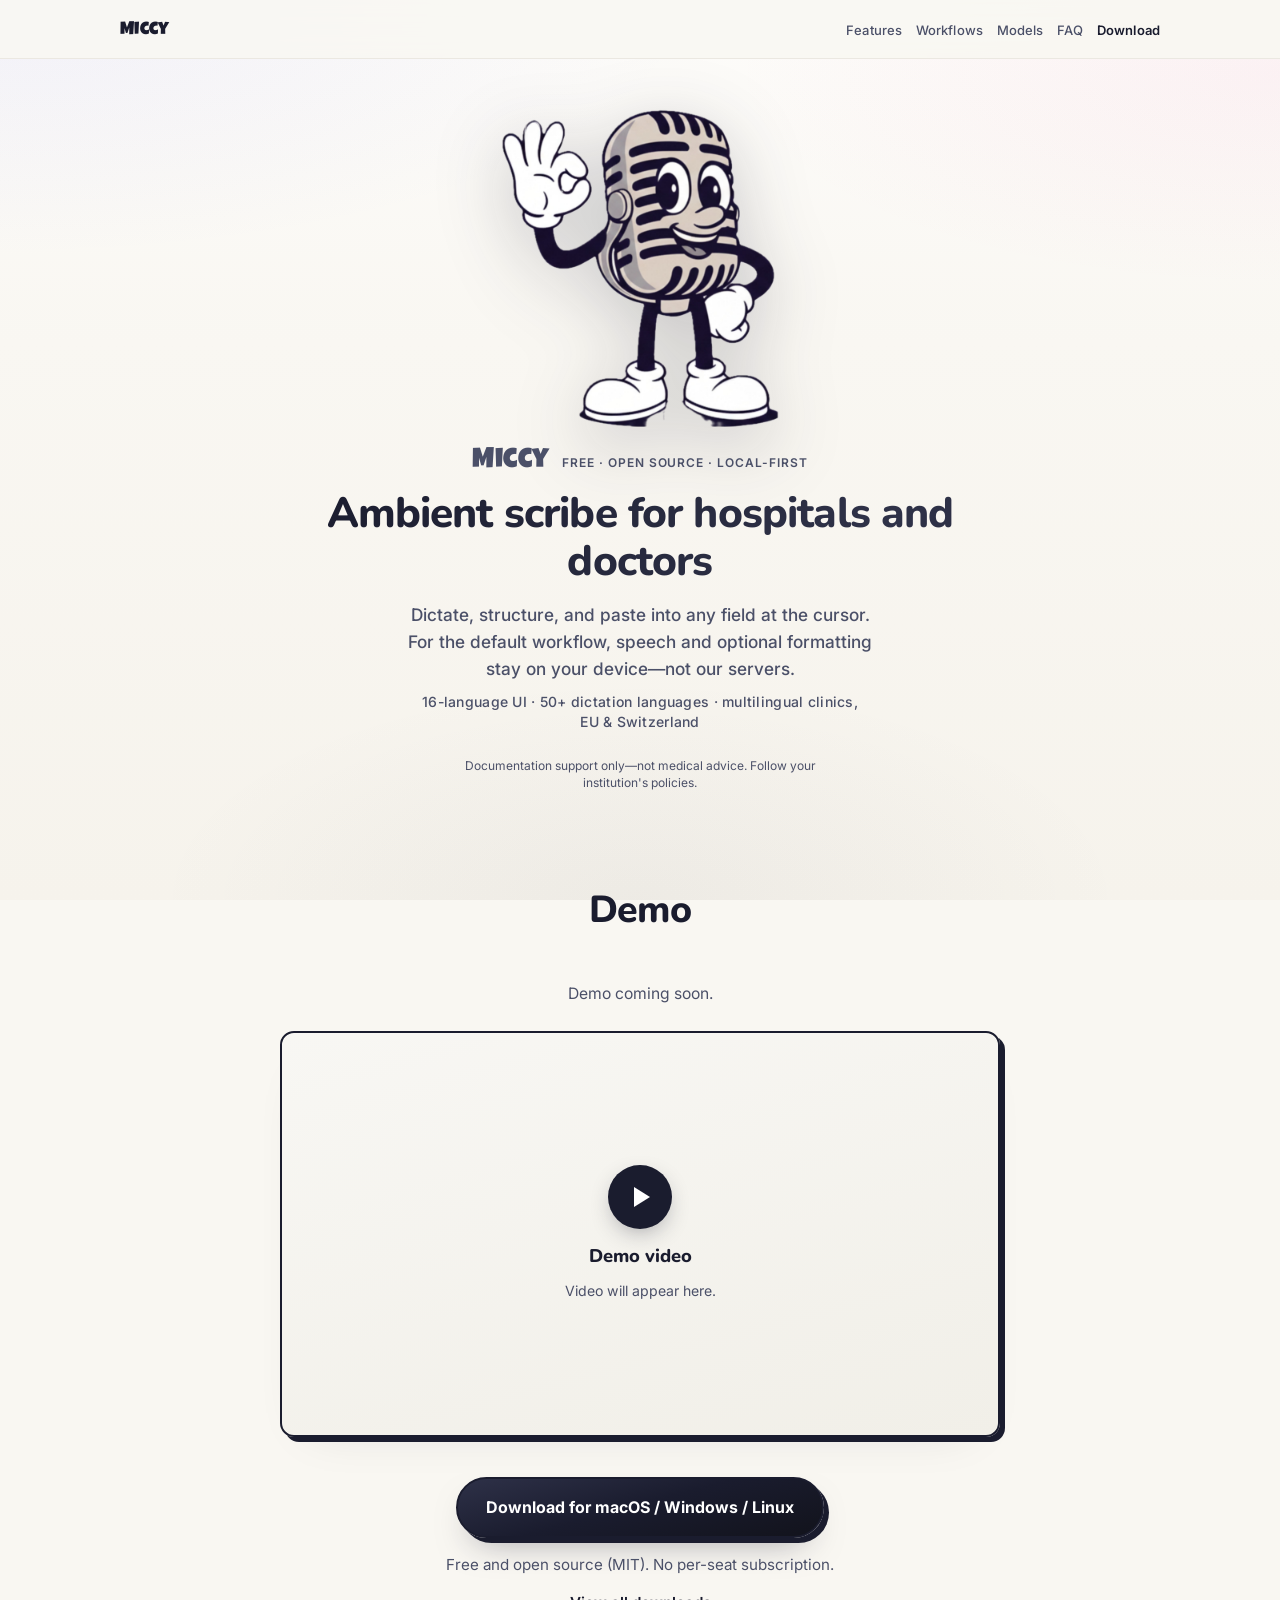
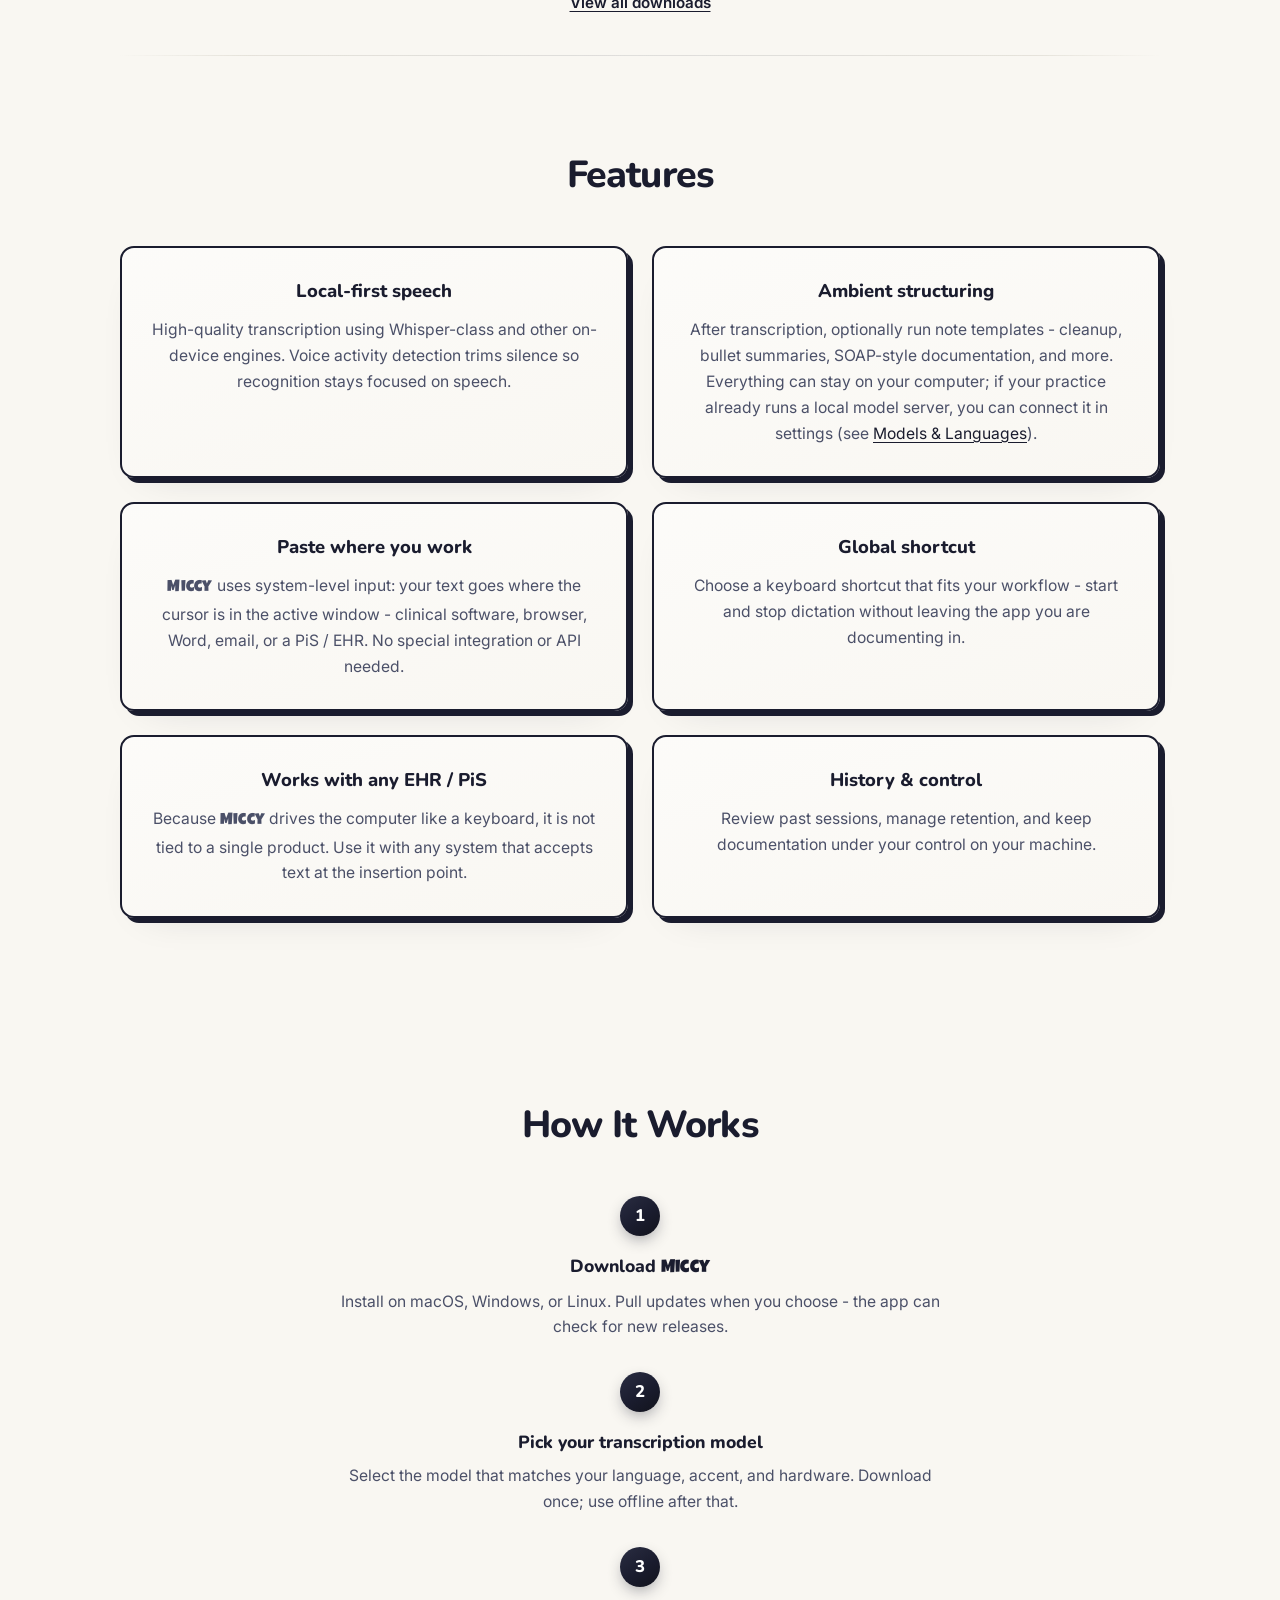
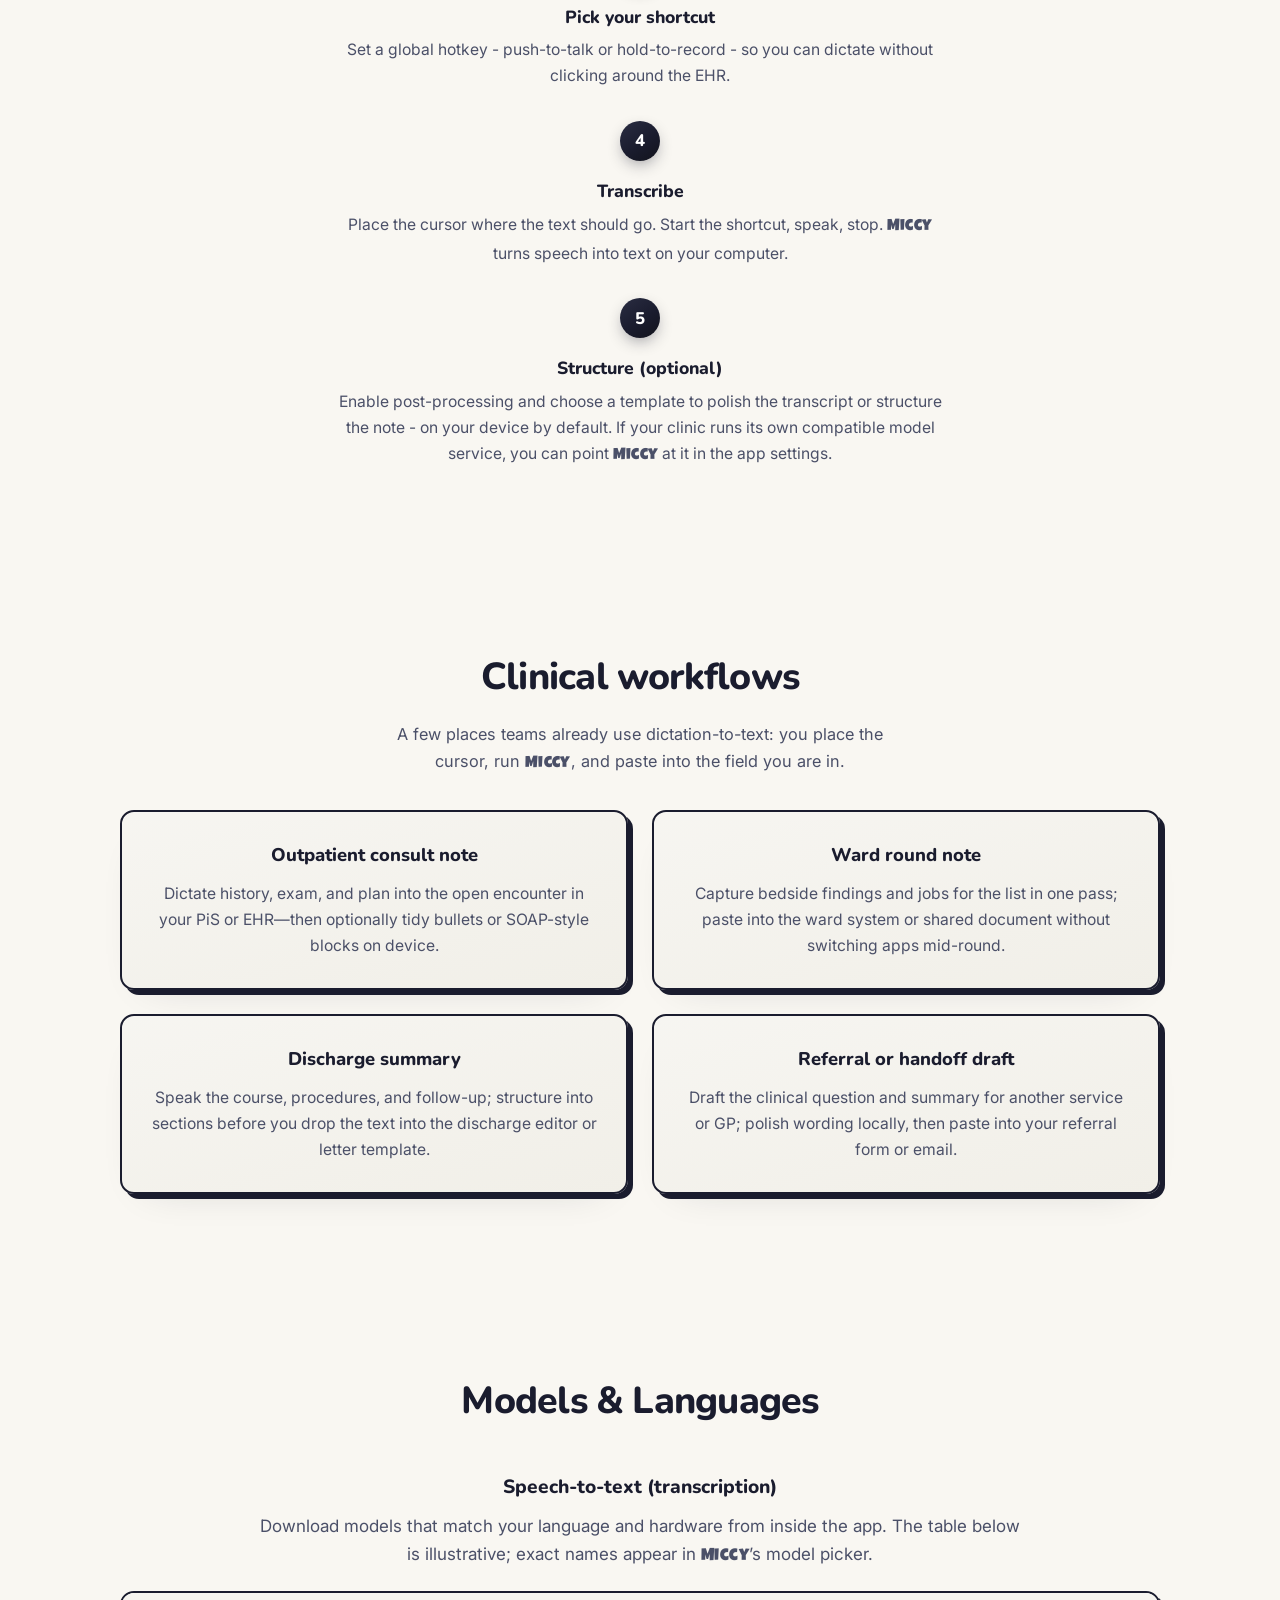
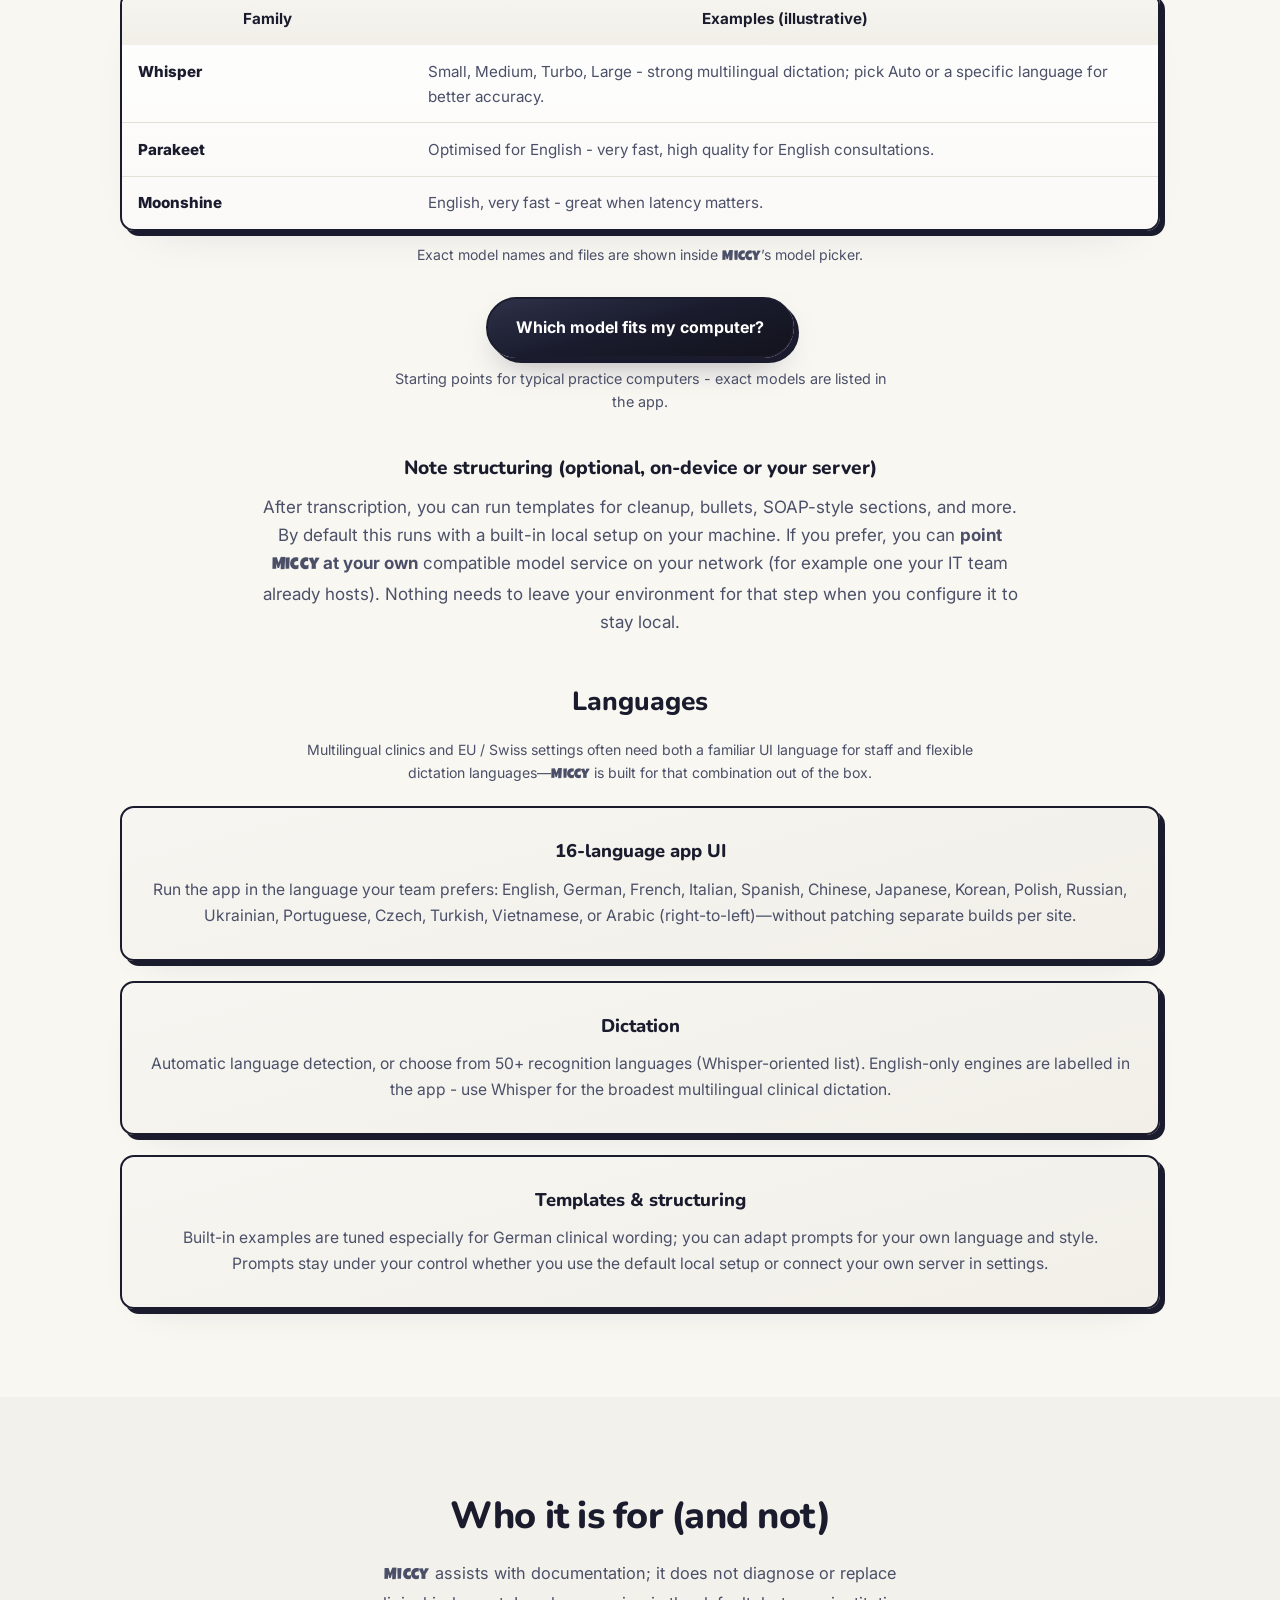
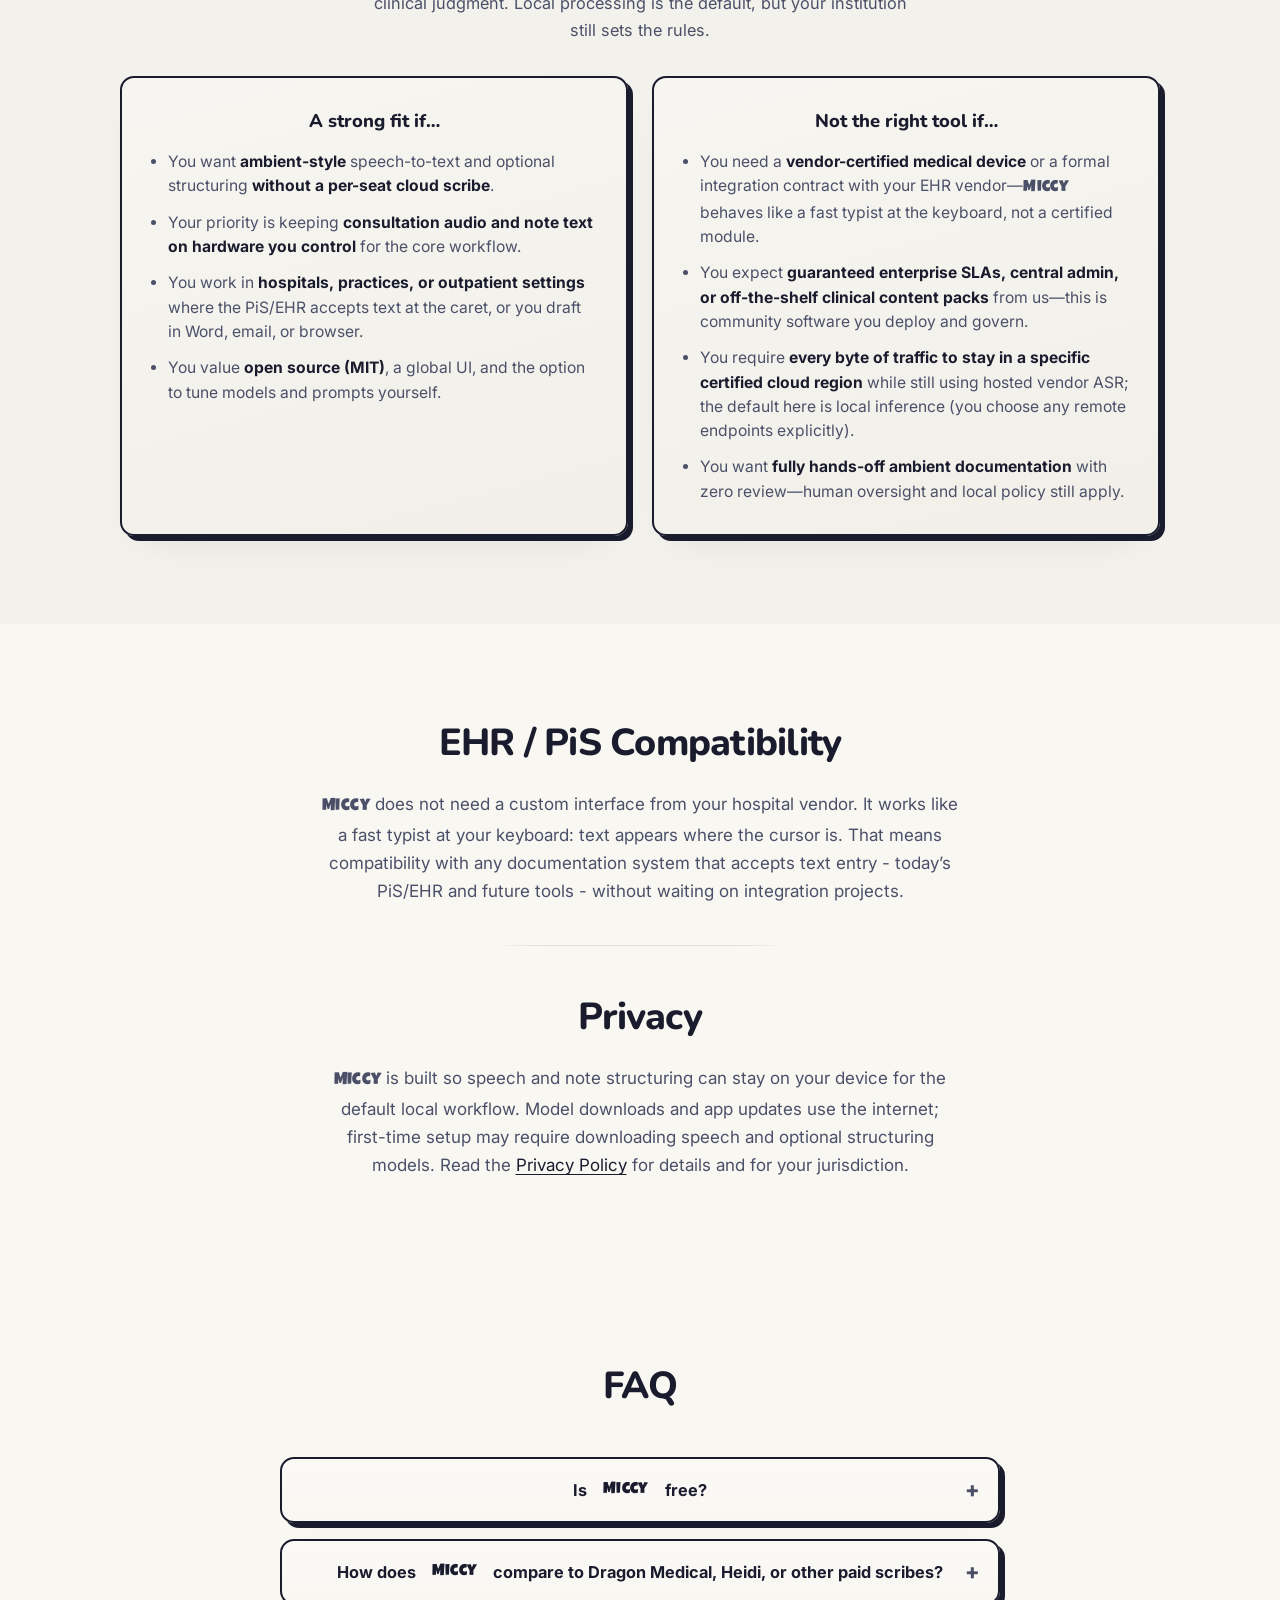
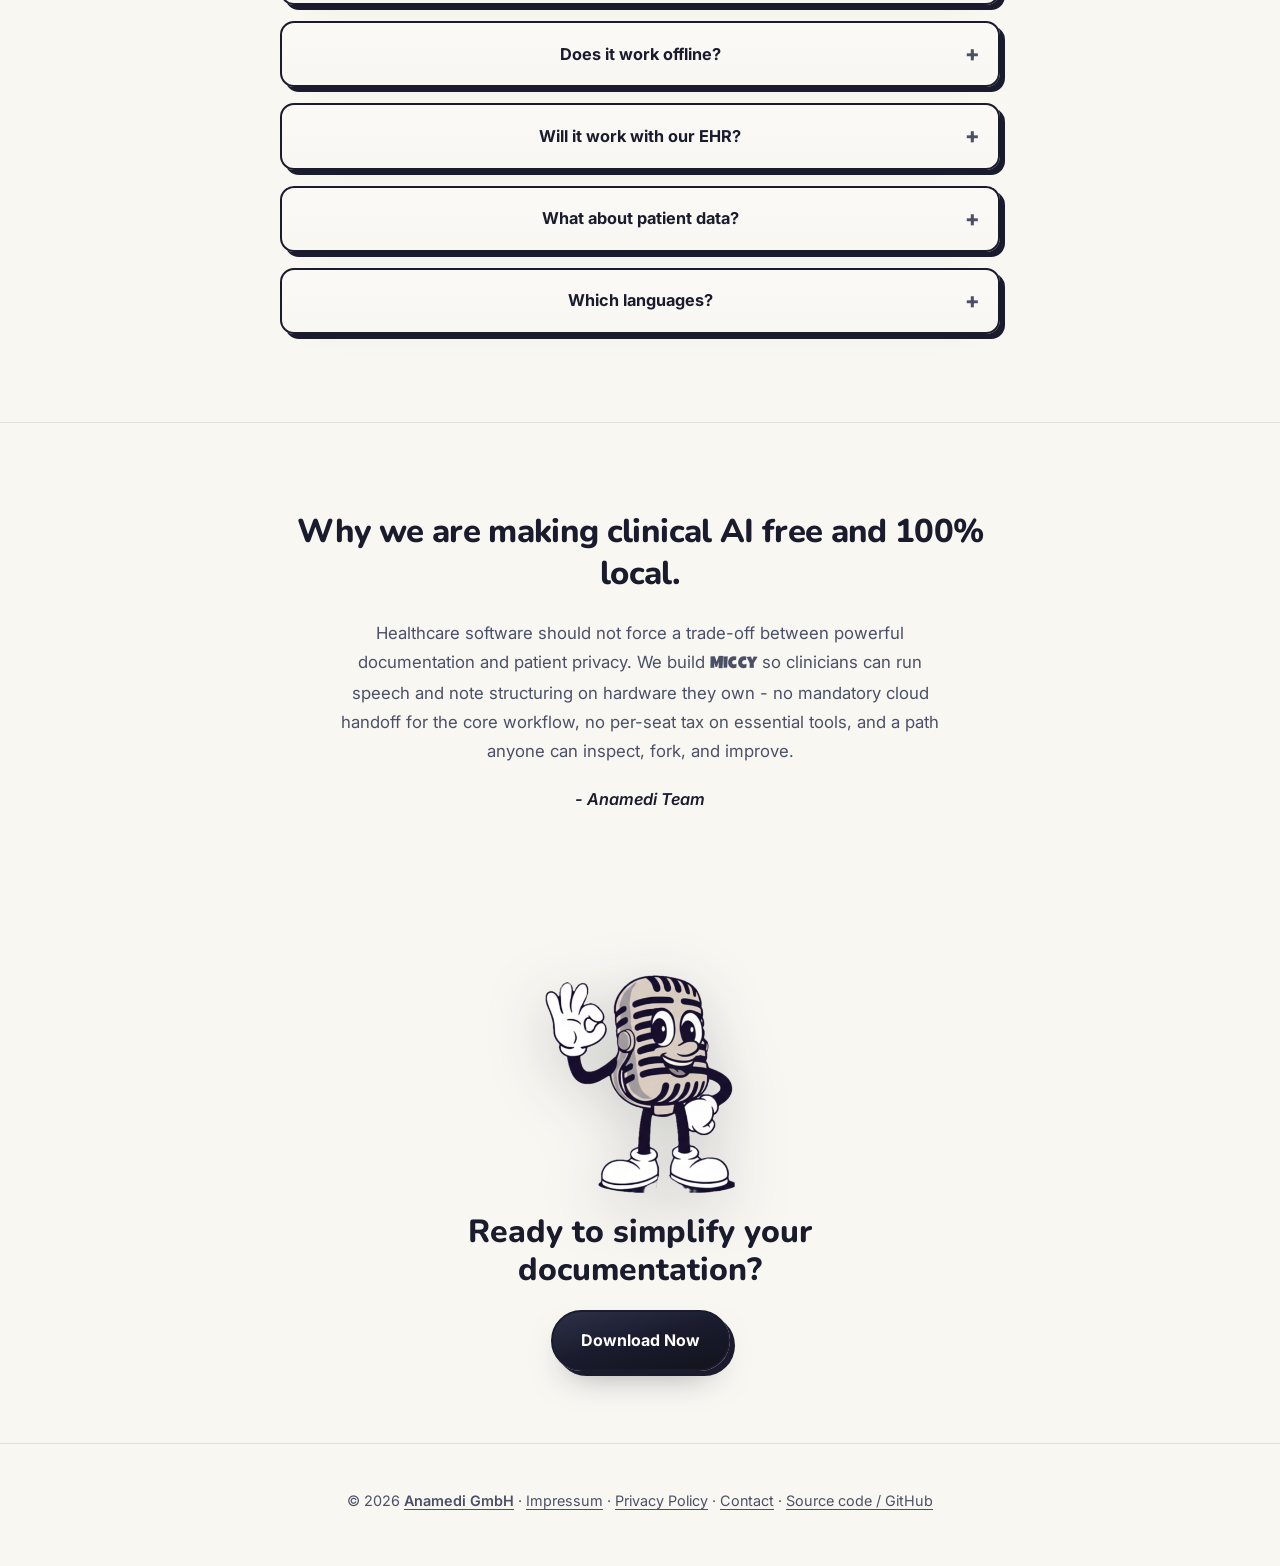
==== index.html @ 7ce50169 "second commitÄ" ====
<!DOCTYPE html>
<html lang="en">
  <head>
    <meta charset="UTF-8" />
    <meta name="viewport" content="width=device-width, initial-scale=1" />
    <meta
      name="description"
      content="Miccy — free, open-source, 100% local ambient scribe for hospitals and doctors. macOS, Windows, Linux. App UI in 16 languages; speech models for 50+ languages."
    />
    <title>Miccy - Local ambient scribe for clinicians</title>
    <link rel="preconnect" href="https://fonts.googleapis.com" />
    <link rel="preconnect" href="https://fonts.gstatic.com" crossorigin />
    <link
      href="https://fonts.googleapis.com/css2?family=Inter:wght@400;500;600;700&family=Luckiest+Guy&family=Nunito:wght@700;800&display=swap"
      rel="stylesheet"
    />
    <link rel="stylesheet" href="styles.css" />
    <!-- PostHog Analytics -->
    <script>
      !function(t,e){var o,n,p,r;e.__SV||(window.posthog=e,e._i=[],e.init=function(i,s,a){function g(t,e){var o=e.split(".");2==o.length&&(t=t[o[0]],e=o[1]),t[e]=function(){t.push([e].concat(Array.prototype.slice.call(arguments,0)))}}(p=t.createElement("script")).type="text/javascript",p.crossOrigin="anonymous",p.async=!0,p.src=s.api_host.replace(".i.posthog.com","-assets.i.posthog.com")+"/static/array.js",(r=t.getElementsByTagName("script")[0]).parentNode.insertBefore(p,r);var u=e;for(void 0!==a?u=e[a]=[]:a="posthog",u.people=u.people||[],u.toString=function(t){var e="posthog";return"posthog"!==a&&(e+="."+a),t||(e+=" (stub)"),e},u.people.toString=function(){return u.toString(1)+" (stub)"},o="capture identify alias people.set people.set_once set_config register register_once unregister opt_out_capturing has_opted_out_capturing opt_in_capturing reset isFeatureEnabled onFeatureFlags getFeatureFlag getFeatureFlagPayload reloadFeatureFlags group updateEarlyAccessFeatureEnrollment getEarlyAccessFeatures getActiveMatchingSurveys getSurveys onSessionId".split(" "),n=0;n<o.length;n++)g(u,o[n]);e._i.push([i,s,a])},e.__SV=1)}(document,window.posthog||[]);
      posthog.init("phc_xzdLBTiVTxyUzQHgn3ynP7k3FDv85g4mBmWkdNXBrC9d", {
        api_host: "https://eu.i.posthog.com",
        person_profiles: "identified_only"
      });
    </script>
  </head>
  <body>
    <a class="skip-link" href="#main">Skip to content</a>
    <header class="site-header">
      <div class="container site-header__inner">
        <a class="logo" href="index.html"><span class="brand">Miccy</span></a>
        <button
          class="nav-toggle"
          type="button"
          aria-expanded="false"
          aria-controls="site-nav"
        >
          <span class="nav-toggle__bar" aria-hidden="true"></span>
          <span class="nav-toggle__bar" aria-hidden="true"></span>
          <span class="nav-toggle__bar" aria-hidden="true"></span>
          <span class="visually-hidden">Menu</span>
        </button>
        <nav id="site-nav" class="site-nav" aria-label="Primary">
          <ul class="site-nav__list">
            <li><a href="#features">Features</a></li>
            <li><a href="#clinical-workflows">Workflows</a></li>
            <li><a href="#models-languages">Models</a></li>
            <li><a href="#faq">FAQ</a></li>
            <li><a href="download/" class="site-nav__emphasis">Download</a></li>
          </ul>
        </nav>
      </div>
    </header>

    <main id="main">
      <section class="hero section" aria-labelledby="hero-heading">
        <div class="container container--narrow hero__inner">
          <figure class="hero__mascot">
            <span class="mascot-bounce">
              <img
                src="assets/miccy-mascot.png"
                alt="Miccy mascot: a friendly vintage-style microphone character"
                width="360"
                height="360"
                loading="eager"
              />
            </span>
          </figure>
          
          <p class="hero__kicker">
            <span class="brand">Miccy</span>
            <span class="hero__kicker-meta">Free · open source · local-first</span>
          </p>
          <h1 id="hero-heading" class="hero__title">
            Ambient scribe for hospitals and doctors
          </h1>
          <p class="hero__lead">
            Dictate, structure, and paste into any field at the cursor. For the default
            workflow, speech and optional formatting stay on your device—not our servers.
          </p>
          <p class="hero__sub">
            16-language UI · 50+ dictation languages · multilingual clinics, EU &amp; Switzerland
          </p>
          <p class="hero__disclaimer">
            Documentation support only—not medical advice. Follow your institution's policies.
          </p>
        </div>
      </section>

      <section id="demo" class="section section--tight demo-section" aria-labelledby="demo-heading">
        <div class="container container--download">
          <h2 id="demo-heading" class="section__title">Demo</h2>
          <p class="demo-section__intro">Demo coming soon.</p>
          <!--
            Replace the placeholder with your player, e.g.:
            <video controls playsinline poster="assets/demo-poster.jpg" width="1280" height="720">
              <source src="https://your-cdn.com/miccy-demo.mp4" type="video/mp4" />
            </video>
            Or: <iframe title="Miccy demo" src="https://www.youtube-nocookie.com/embed/VIDEO_ID" loading="lazy" allowfullscreen></iframe>
          -->
          <div
            class="video-placeholder"
            role="img"
            aria-label="Demo video placeholder - add your embed or file here"
          >
            <div class="video-placeholder__frame">
              <span class="video-placeholder__play" aria-hidden="true"></span>
              <p class="video-placeholder__title">Demo video</p>
              <p class="video-placeholder__hint">Video will appear here.</p>
            </div>
          </div>
        </div>
      </section>

      <section id="download" class="download-cta section section--tight">
        <div class="container container--narrow download-cta__inner">
          <a class="btn btn--primary" href="download/"
            >Download for macOS / Windows / Linux</a
          >
          <p class="download-cta__note">
            Free and open source (MIT). No per-seat subscription.
          </p>
          <a class="text-link" href="download/">View all downloads</a>
        </div>
      </section>

      <div class="container">
        <hr class="rule" />
      </div>

      <section id="features" class="section" aria-labelledby="features-heading">
        <div class="container">
          <h2 id="features-heading" class="section__title">Features</h2>
          <div class="grid grid--2">
            <article class="card">
              <h3 class="card__title">Local-first speech</h3>
              <p class="card__text">
                High-quality transcription using Whisper-class and other
                on-device engines. Voice activity detection trims silence so
                recognition stays focused on speech.
              </p>
            </article>
            <article class="card">
              <h3 class="card__title">Ambient structuring</h3>
              <p class="card__text">
                After transcription, optionally run note templates - cleanup,
                bullet summaries, SOAP-style documentation, and more. Everything
                can stay on your computer; if your practice already runs a local
                model server, you can connect it in settings (see
                <a href="#models-languages" class="inline-link">Models &amp; Languages</a>).
              </p>
            </article>
            <article class="card">
              <h3 class="card__title">Paste where you work</h3>
              <p class="card__text">
                <span class="brand">Miccy</span> uses system-level input: your text goes where the cursor
                is in the active window - clinical software, browser, Word,
                email, or a PiS / EHR. No special integration or API needed.
              </p>
            </article>
            <article class="card">
              <h3 class="card__title">Global shortcut</h3>
              <p class="card__text">
                Choose a keyboard shortcut that fits your workflow - start and
                stop dictation without leaving the app you are documenting in.
              </p>
            </article>
            <article class="card">
              <h3 class="card__title">Works with any EHR / PiS</h3>
              <p class="card__text">
                Because <span class="brand">Miccy</span> drives the computer like a keyboard, it is not
                tied to a single product. Use it with any system that accepts
                text at the insertion point.
              </p>
            </article>
            <article class="card">
              <h3 class="card__title">History &amp; control</h3>
              <p class="card__text">
                Review past sessions, manage retention, and keep documentation
                under your control on your machine.
              </p>
            </article>
          </div>
        </div>
      </section>

      <section
        id="how-it-works"
        class="section"
        aria-labelledby="how-heading"
      >
        <div class="container container--steps">
          <h2 id="how-heading" class="section__title">How It Works</h2>
          <ol class="steps">
            <li class="steps__item">
              <div class="steps__num" aria-hidden="true">1</div>
              <div class="steps__body">
                <h3 class="steps__title">Download <span class="brand">Miccy</span></h3>
                <p>
                  Install on macOS, Windows, or Linux. Pull updates when you
                  choose - the app can check for new releases.
                </p>
              </div>
            </li>
            <li class="steps__item">
              <div class="steps__num" aria-hidden="true">2</div>
              <div class="steps__body">
                <h3 class="steps__title">Pick your transcription model</h3>
                <p>
                  Select the model that matches your language, accent, and
                  hardware. Download once; use offline after that.
                </p>
              </div>
            </li>
            <li class="steps__item">
              <div class="steps__num" aria-hidden="true">3</div>
              <div class="steps__body">
                <h3 class="steps__title">Pick your shortcut</h3>
                <p>
                  Set a global hotkey - push-to-talk or hold-to-record - so you
                  can dictate without clicking around the EHR.
                </p>
              </div>
            </li>
            <li class="steps__item">
              <div class="steps__num" aria-hidden="true">4</div>
              <div class="steps__body">
                <h3 class="steps__title">Transcribe</h3>
                <p>
                  Place the cursor where the text should go. Start the shortcut,
                  speak, stop. <span class="brand">Miccy</span> turns speech into text on your computer.
                </p>
              </div>
            </li>
            <li class="steps__item">
              <div class="steps__num" aria-hidden="true">5</div>
              <div class="steps__body">
                <h3 class="steps__title">Structure (optional)</h3>
                <p>
                  Enable post-processing and choose a template to polish the
                  transcript or structure the note - on your device by default. If
                  your clinic runs its own compatible model service, you can point
                  <span class="brand">Miccy</span> at it in the app settings.
                </p>
              </div>
            </li>
          </ol>
        </div>
      </section>

      <section
        id="clinical-workflows"
        class="section"
        aria-labelledby="workflows-heading"
      >
        <div class="container">
          <h2 id="workflows-heading" class="section__title">Clinical workflows</h2>
          <p class="section__intro section__intro--narrow">
            A few places teams already use dictation-to-text: you place the cursor,
            run <span class="brand">Miccy</span>, and paste into the field you are in.
          </p>
          <div class="grid grid--2">
            <article class="card card--soft">
              <h3 class="card__title">Outpatient consult note</h3>
              <p class="card__text">
                Dictate history, exam, and plan into the open encounter in your PiS
                or EHR—then optionally tidy bullets or SOAP-style blocks on device.
              </p>
            </article>
            <article class="card card--soft">
              <h3 class="card__title">Ward round note</h3>
              <p class="card__text">
                Capture bedside findings and jobs for the list in one pass; paste
                into the ward system or shared document without switching apps mid-round.
              </p>
            </article>
            <article class="card card--soft">
              <h3 class="card__title">Discharge summary</h3>
              <p class="card__text">
                Speak the course, procedures, and follow-up; structure into sections
                before you drop the text into the discharge editor or letter template.
              </p>
            </article>
            <article class="card card--soft">
              <h3 class="card__title">Referral or handoff draft</h3>
              <p class="card__text">
                Draft the clinical question and summary for another service or GP;
                polish wording locally, then paste into your referral form or email.
              </p>
            </article>
          </div>
        </div>
      </section>

      <section
        id="models-languages"
        class="section"
        aria-labelledby="models-heading"
      >
        <div class="container">
          <h2 id="models-heading" class="section__title">Models &amp; Languages</h2>
          <div class="prose-block">
            <h3 class="prose-block__title">Speech-to-text (transcription)</h3>
            <p>
              Download models that match your language and hardware from inside
              the app. The table below is illustrative; exact names appear in
              <span class="brand">Miccy</span>’s model picker.
            </p>
          </div>
          <div class="table-wrap">
            <table class="data-table">
              <thead>
                <tr>
                  <th scope="col">Family</th>
                  <th scope="col">Examples (illustrative)</th>
                </tr>
              </thead>
              <tbody>
                <tr>
                  <th scope="row">Whisper</th>
                  <td>
                    Small, Medium, Turbo, Large - strong multilingual dictation;
                    pick Auto or a specific language for better accuracy.
                  </td>
                </tr>
                <tr>
                  <th scope="row">Parakeet</th>
                  <td>
                    Optimised for English - very fast, high quality for English
                    consultations.
                  </td>
                </tr>
                <tr>
                  <th scope="row">Moonshine</th>
                  <td>
                    English, very fast - great when latency matters.
                  </td>
                </tr>
              </tbody>
            </table>
          </div>
          <p class="fine-print">
            Exact model names and files are shown inside <span class="brand">Miccy</span>’s model picker.
          </p>
          <div class="models-guide-cta">
            <a class="btn btn--primary" href="models-guide/"
              >Which model fits my computer?</a
            >
            <p class="models-guide-cta__hint">
              Starting points for typical practice computers - exact models are
              listed in the app.
            </p>
          </div>
          <div class="prose-block prose-block--spaced">
            <h3 class="prose-block__title">
              Note structuring (optional, on-device or your server)
            </h3>
            <p>
              After transcription, you can run templates for cleanup, bullets,
              SOAP-style sections, and more. By default this runs with a
              built-in local setup on your machine. If you prefer, you can
              <strong>point <span class="brand">Miccy</span> at your own</strong> compatible model service on
              your network (for example one your IT team already hosts). Nothing
              needs to leave your environment for that step when you configure it
              to stay local.
            </p>
          </div>
          <h3 class="subsection-title" id="languages-heading">Languages</h3>
          <p class="fine-print fine-print--languages">
            Multilingual clinics and EU / Swiss settings often need both a familiar
            UI language for staff and flexible dictation languages—<span class="brand">Miccy</span> is built
            for that combination out of the box.
          </p>
          <div class="stack stack--cards">
            <article class="card card--soft">
              <h4 class="card__title">16-language app UI</h4>
              <p class="card__text">
                Run the app in the language your team prefers: English, German, French,
                Italian, Spanish, Chinese, Japanese, Korean, Polish, Russian,
                Ukrainian, Portuguese, Czech, Turkish, Vietnamese, or Arabic
                (right-to-left)—without patching separate builds per site.
              </p>
            </article>
            <article class="card card--soft">
              <h4 class="card__title">Dictation</h4>
              <p class="card__text">
                Automatic language detection, or choose from 50+ recognition
                languages (Whisper-oriented list). English-only engines are
                labelled in the app - use Whisper for the broadest multilingual
                clinical dictation.
              </p>
            </article>
            <article class="card card--soft">
              <h4 class="card__title">Templates &amp; structuring</h4>
              <p class="card__text">
                Built-in examples are tuned especially for German clinical
                wording; you can adapt prompts for your own language and style.
                Prompts stay under your control whether you use the default local
                setup or connect your own server in settings.
              </p>
            </article>
          </div>
        </div>
      </section>

      <section
        id="who-its-for"
        class="section section--who"
        aria-labelledby="who-heading"
      >
        <div class="container">
          <h2 id="who-heading" class="section__title">Who it is for (and not)</h2>
          <p class="section__intro section__intro--narrow">
            <span class="brand">Miccy</span> assists with documentation; it does not diagnose or replace
            clinical judgment. Local processing is the default, but your institution
            still sets the rules.
          </p>
          <div class="grid grid--2 who-grid">
            <article class="card card--soft who-grid__card">
              <h3 class="card__title">A strong fit if…</h3>
              <ul class="who-grid__list">
                <li>
                  You want <strong>ambient-style</strong> speech-to-text and optional
                  structuring <strong>without a per-seat cloud scribe</strong>.
                </li>
                <li>
                  Your priority is keeping <strong>consultation audio and note text on
                  hardware you control</strong> for the core workflow.
                </li>
                <li>
                  You work in <strong>hospitals, practices, or outpatient settings</strong>
                  where the PiS/EHR accepts text at the caret, or you draft in Word,
                  email, or browser.
                </li>
                <li>
                  You value <strong>open source (MIT)</strong>, a global UI, and the option
                  to tune models and prompts yourself.
                </li>
              </ul>
            </article>
            <article class="card card--soft who-grid__card who-grid__card--muted">
              <h3 class="card__title">Not the right tool if…</h3>
              <ul class="who-grid__list">
                <li>
                  You need a <strong>vendor-certified medical device</strong> or a formal
                  integration contract with your EHR vendor—<span class="brand">Miccy</span> behaves like a
                  fast typist at the keyboard, not a certified module.
                </li>
                <li>
                  You expect <strong>guaranteed enterprise SLAs, central admin, or
                  off-the-shelf clinical content packs</strong> from us—this is community
                  software you deploy and govern.
                </li>
                <li>
                  You require <strong>every byte of traffic to stay in a specific
                  certified cloud region</strong> while still using hosted vendor ASR;
                  the default here is local inference (you choose any remote endpoints
                  explicitly).
                </li>
                <li>
                  You want <strong>fully hands-off ambient documentation</strong> with zero
                  review—human oversight and local policy still apply.
                </li>
              </ul>
            </article>
          </div>
        </div>
      </section>

      <section id="privacy" class="section prose-section" aria-labelledby="ehr-heading">
        <div class="container container--narrow">
          <h2 id="ehr-heading" class="section__title">
            EHR / PiS Compatibility
          </h2>
          <p class="centered-prose">
            <span class="brand">Miccy</span> does not need a custom interface from your hospital vendor.
            It works like a fast typist at your keyboard: text appears where the
            cursor is. That means compatibility with any documentation system
            that accepts text entry - today’s PiS/EHR and future tools - without
            waiting on integration projects.
          </p>
          <hr class="rule rule--short" />
          <h2 class="section__title" id="privacy-subheading">
            Privacy
          </h2>
          <p class="centered-prose">
            <span class="brand">Miccy</span> is built so speech and note structuring can stay on your
            device for the default local workflow. Model downloads and app updates
            use the internet; first-time setup may require downloading speech and
            optional structuring models. Read the
            <a href="privacy/" class="inline-link">Privacy Policy</a> for details and
            for your jurisdiction.
          </p>
        </div>
      </section>

      <section id="faq" class="section" aria-labelledby="faq-heading">
        <div class="container container--faq">
          <h2 id="faq-heading" class="section__title">FAQ</h2>
          <div class="faq">
            <details class="faq__item">
              <summary class="faq__summary">Is <span class="brand">Miccy</span> free?</summary>
              <div class="faq__panel">
                <p>
                  <span class="brand">Miccy</span> is free and open source under the MIT license. You may
                  still choose to download third-party models under their own
                  terms from within the app.
                </p>
              </div>
            </details>
            <details class="faq__item">
              <summary class="faq__summary">
                How does <span class="brand">Miccy</span> compare to Dragon Medical, Heidi, or other paid
                scribes?
              </summary>
              <div class="faq__panel">
                <p>
                  Products like <strong>Dragon Medical</strong> are established
                  paid dictation solutions, often with enterprise licensing.
                  Ambient AI scribes such as <strong>Heidi</strong> or
                  <strong>Abridge</strong> (and similar offerings from other
                  vendors) usually charge subscription fees and run your audio
                  through vendor infrastructure. <span class="brand">Miccy</span> targets teams and
                  individuals who want a <strong>free, MIT-licensed</strong> path
                  with <strong>local processing</strong> for the default workflow
                  - you trade vendor-managed polish for control, transparency, and
                  no per-seat bill. Product names above are trademarks of their
                  respective owners.
                </p>
              </div>
            </details>
            <details class="faq__item">
              <summary class="faq__summary">Does it work offline?</summary>
              <div class="faq__panel">
                <p>
                  After models are downloaded, core transcription and on-device
                  structuring can run without a network connection. Updates and
                  model downloads need the internet.
                </p>
              </div>
            </details>
            <details class="faq__item">
              <summary class="faq__summary">Will it work with our EHR?</summary>
              <div class="faq__panel">
                <p>
                  <span class="brand">Miccy</span> types into the focused field like a keyboard. If your
                  EHR or PiS accepts text at the caret, <span class="brand">Miccy</span> can paste there
                  without vendor-specific integration.
                </p>
              </div>
            </details>
            <details class="faq__item">
              <summary class="faq__summary">What about patient data?</summary>
              <div class="faq__panel">
                <p>
                  For the default local workflow, audio and transcripts are
                  processed on your machine. Your organisation’s policies and
                  logging tools still apply - treat workstations like any other
                  clinical endpoint.
                </p>
              </div>
            </details>
            <details class="faq__item">
              <summary class="faq__summary">Which languages?</summary>
              <div class="faq__panel">
                <p>
                  The app UI is available in 16 languages. For dictation, pick
                  from 50+ recognition languages or automatic detection, with
                  Whisper offering the broadest multilingual coverage. See
                  <a href="#languages-heading">Languages</a> above for detail.
                </p>
              </div>
            </details>
          </div>
        </div>
      </section>

      <section
        id="manifesto"
        class="section manifesto"
        aria-labelledby="manifesto-heading"
      >
        <div class="container container--narrow manifesto__inner">
          <h2 id="manifesto-heading" class="manifesto__hook">
            Why we are making clinical AI free and 100% local.
          </h2>
          <div class="manifesto__body">
            <p>
              Healthcare software should not force a trade-off between powerful
              documentation and patient privacy. We build <span class="brand">Miccy</span> so clinicians can
              run speech and note structuring on hardware they own - no mandatory
              cloud handoff for the core workflow, no per-seat tax on essential
              tools, and a path anyone can inspect, fork, and improve.
            </p>
            <p class="manifesto__sig">- Anamedi Team</p>
          </div>
        </div>
      </section>

      <section class="section section--final-cta" aria-labelledby="final-cta-heading">
        <div class="container container--narrow final-cta">
          <figure class="final-cta__mascot">
            <span class="mascot-bounce">
              <img
                src="assets/miccy-mascot.png"
                alt=""
                width="220"
                height="220"
                loading="lazy"
                decoding="async"
              />
            </span>
          </figure>
          <h2 id="final-cta-heading" class="final-cta__title">
            Ready to simplify your documentation?
          </h2>
          <a class="btn btn--primary" href="download/">Download Now</a>
        </div>
      </section>
    </main>

    <footer class="site-footer">
      <div class="container site-footer__inner">
        <p class="site-footer__line">
          © 2026
          <a
            href="https://anamedi.com"
            rel="noopener noreferrer"
            class="site-footer__company"
            >Anamedi GmbH</a
          >
          ·
          <a href="impressum/">Impressum</a>
          ·
          <a href="privacy/">Privacy Policy</a>
          ·
          <a href="mailto:info@anamedi.com">Contact</a>
          ·
          <a href="#" data-github-toast>Source code / GitHub</a>
        </p>
      </div>
    </footer>

    <script src="main.js"></script>
  </body>
</html>
---- styles.css ----
:root {
  --bg: #f9f7f2;
  --bg-elevated: #f1efe8;
  --ink: #1a1c2e;
  --ink-muted: #4b5068;
  --line: #e3e0d8;
  --accent: #1a1c2e;
  --accent-mid: #24273a;
  --shadow: 5px 5px 0 #1a1c2e;
  --shadow-soft: 0 22px 50px -28px rgba(26, 28, 46, 0.35);
  --shadow-lift: 7px 7px 0 #1a1c2e;
  --ease-out: cubic-bezier(0.22, 1, 0.36, 1);
  --ease-spring: cubic-bezier(0.34, 1.3, 0.64, 1);
  --radius-lg: 14px;
  --radius-pill: 999px;
  --font-body: "Inter", system-ui, -apple-system, sans-serif;
  --font-display: "Nunito", "Inter", system-ui, sans-serif;
  --font-brand: "Luckiest Guy", "Comic Sans MS", "Comic Sans", cursive;
  --container: 1040px;
  --narrow: 720px;
  --header-h: 58px;
  --reveal-duration: 0.85s;
}

.brand {
  font-family: var(--font-brand);
  font-weight: 400;
  letter-spacing: 0.02em;
}

*,
*::before,
*::after {
  box-sizing: border-box;
}

html {
  scroll-behavior: smooth;
}

body {
  margin: 0;
  font-family: var(--font-body);
  font-size: 1.0625rem;
  line-height: 1.65;
  color: var(--ink-muted);
  background-color: var(--bg);
  position: relative;
  isolation: isolate;
}

body::before {
  content: "";
  position: fixed;
  inset: 0;
  z-index: -1;
  pointer-events: none;
  background:
    radial-gradient(
      105% 55% at 0% 0%,
      rgba(99, 102, 241, 0.07),
      transparent 52%
    ),
    radial-gradient(
      90% 50% at 100% 8%,
      rgba(236, 72, 153, 0.055),
      transparent 48%
    ),
    radial-gradient(
      70% 45% at 50% 100%,
      rgba(26, 28, 46, 0.04),
      transparent 55%
    ),
    linear-gradient(180deg, #fdfcfa 0%, var(--bg) 38%, #f6f3ec 100%);
}

img {
  max-width: 100%;
  height: auto;
  display: block;
}

h1,
h2,
h3,
h4 {
  color: var(--ink);
  font-family: var(--font-display);
}

a {
  color: inherit;
}

.skip-link {
  position: absolute;
  left: -9999px;
  top: 0;
  z-index: 1000;
  padding: 0.75rem 1rem;
  background: var(--ink);
  color: #fff;
  font-weight: 600;
}

.skip-link:focus {
  left: 1rem;
  top: 1rem;
}

.visually-hidden {
  position: absolute;
  width: 1px;
  height: 1px;
  padding: 0;
  margin: -1px;
  overflow: hidden;
  clip: rect(0, 0, 0, 0);
  white-space: nowrap;
  border: 0;
}

.container {
  width: min(100% - 2.5rem, var(--container));
  margin-inline: auto;
}

.container--narrow {
  width: min(100% - 2.5rem, var(--narrow));
}

.container--steps {
  width: min(100% - 2.5rem, 760px);
}

.container--faq {
  width: min(100% - 2.5rem, 720px);
}

.site-header {
  position: sticky;
  top: 0;
  z-index: 50;
  background: color-mix(in srgb, var(--bg) 88%, transparent);
  backdrop-filter: blur(14px) saturate(1.2);
  border-bottom: 1px solid color-mix(in srgb, var(--line) 65%, transparent);
  transition: box-shadow 0.45s var(--ease-out), background 0.45s var(--ease-out),
    border-color 0.45s var(--ease-out);
}

.site-header.is-scrolled {
  background: color-mix(in srgb, var(--bg) 96%, #fff 4%);
  box-shadow: 0 10px 40px -20px rgba(26, 28, 46, 0.18);
  border-bottom-color: var(--line);
}

.site-header__inner {
  display: flex;
  align-items: center;
  justify-content: space-between;
  min-height: var(--header-h);
  gap: 1rem;
}

.logo {
  font-size: 1.15rem;
  color: var(--ink);
  text-decoration: none;
  transition: color 0.25s ease, transform 0.25s var(--ease-out);
}

.logo:hover,
.logo:focus-visible {
  color: var(--accent-mid);
  transform: translateY(-1px);
}

.site-nav__list {
  list-style: none;
  margin: 0;
  padding: 0;
  display: flex;
  flex-wrap: wrap;
  gap: 0.25rem 0.85rem;
  justify-content: flex-end;
  align-items: center;
}

.site-nav a {
  position: relative;
  font-size: 0.8125rem;
  font-weight: 500;
  letter-spacing: 0.01em;
  color: var(--ink-muted);
  text-decoration: none;
  transition: color 0.25s ease;
}

.site-nav a::after {
  content: "";
  position: absolute;
  left: 0;
  bottom: -2px;
  width: 100%;
  height: 1.5px;
  border-radius: 1px;
  background: linear-gradient(90deg, var(--ink), var(--accent-mid));
  transform: scaleX(0);
  transform-origin: center;
  transition: transform 0.3s var(--ease-out);
}

.site-nav a:hover,
.site-nav a:focus-visible {
  color: var(--ink);
}

.site-nav a:hover::after,
.site-nav a:focus-visible::after {
  transform: scaleX(1);
}

.site-nav__emphasis {
  color: var(--ink) !important;
  font-weight: 600 !important;
}

.nav-toggle {
  display: none;
  flex-direction: column;
  justify-content: center;
  gap: 4px;
  width: 2.4rem;
  height: 2.4rem;
  padding: 0;
  border: 2px solid var(--ink);
  border-radius: 8px;
  background: var(--bg);
  cursor: pointer;
}

.nav-toggle__bar {
  display: block;
  width: 1.25rem;
  height: 2px;
  margin-inline: auto;
  background: var(--ink);
  border-radius: 1px;
}

@media (max-width: 880px) {
  .nav-toggle {
    display: flex;
  }

  .site-nav {
    position: absolute;
    left: 0;
    right: 0;
    top: var(--header-h);
    background: color-mix(in srgb, var(--bg) 97%, #fff 3%);
    border-bottom: 1px solid var(--line);
    max-height: 0;
    overflow: hidden;
    transition: max-height 0.4s var(--ease-out);
    box-shadow: 0 24px 48px -32px rgba(26, 28, 46, 0.2);
  }

  .site-nav a::after {
    display: none;
  }

  .site-nav.is-open {
    max-height: 240px;
  }

  .site-nav__list {
    flex-direction: column;
    padding: 1rem 1.25rem 1.25rem;
    align-items: flex-start;
  }
}

html.motion-ok main > section.section:not(.hero):not(.is-revealed),
html.motion-ok .site-footer:not(.is-revealed) {
  opacity: 0;
  transform: translateY(1.35rem);
  filter: blur(0.5px);
}

html.motion-ok main > section.section:not(.hero).is-revealed,
html.motion-ok .site-footer.is-revealed {
  opacity: 1;
  transform: none;
  filter: none;
  transition: opacity var(--reveal-duration) var(--ease-out),
    transform var(--reveal-duration) var(--ease-out),
    filter 0.5s ease;
}

.section {
  padding-block: clamp(3.5rem, 8vw, 5.5rem);
}

.section--tight {
  padding-block: 0 2.5rem;
}

.section__title {
  font-size: clamp(1.85rem, 4vw, 2.35rem);
  font-weight: 800;
  text-align: center;
  margin: 0 0 2.5rem;
  letter-spacing: -0.02em;
}

.section__intro {
  margin: -1.65rem auto 2rem;
  max-width: 40rem;
  text-align: center;
  font-size: 1.02rem;
  line-height: 1.65;
  color: var(--ink-muted);
}

.section__intro--narrow {
  max-width: 34rem;
}

.hero {
  padding-top: clamp(2rem, 5vw, 3rem);
}

.hero__inner {
  text-align: center;
}

.hero__mascot {
  display: block;
  width: min(320px, 88vw);
  margin: 0 auto 1.25rem;
  padding: 0;
  border: none;
  background: transparent;
  transition: transform 0.5s var(--ease-out);
}

.hero__mascot .mascot-bounce {
  display: block;
  width: 100%;
  line-height: 0;
}

.hero__mascot img {
  display: block;
  width: 100%;
  height: auto;
  margin: 0 auto;
  filter: drop-shadow(0 18px 36px rgba(26, 28, 46, 0.22));
  transition: transform 0.6s var(--ease-out), filter 0.45s var(--ease-out);
}

.hero__kicker {
  display: flex;
  flex-wrap: wrap;
  align-items: baseline;
  justify-content: center;
  gap: 0.45rem 0.75rem;
  margin: 0 0 0.85rem;
}

.hero__kicker .brand {
  font-size: clamp(1.4rem, 3.2vw, 1.75rem);
  line-height: 1;
}

.hero__kicker-meta {
  font-size: 0.75rem;
  font-weight: 600;
  letter-spacing: 0.08em;
  text-transform: uppercase;
  color: var(--ink-muted);
}

html.motion-ok .hero__kicker {
  animation: hero-rise 0.85s var(--ease-out) both;
  animation-delay: 0.08s;
}

@media (hover: hover) and (pointer: fine) {
  .hero__mascot:hover {
    transform: translateY(-4px);
  }

  .hero__mascot:hover img {
    transform: scale(1.03);
    filter: drop-shadow(0 26px 48px rgba(26, 28, 46, 0.32));
  }
}

.hero__eyebrow {
  margin: 0 0 0.75rem;
  font-size: 0.72rem;
  font-weight: 700;
  letter-spacing: 0.22em;
  text-transform: uppercase;
  color: var(--ink-muted);
}

html.motion-ok .hero__eyebrow {
  animation: hero-rise 0.9s var(--ease-out) both;
  animation-delay: 0.05s;
}

.hero__title {
  margin: 0 0 1rem;
  font-size: clamp(1.85rem, 4.5vw, 2.65rem);
  font-weight: 800;
  line-height: 1.15;
  letter-spacing: -0.02em;
  color: var(--ink);
}

html.motion-ok .hero__title {
  animation: hero-rise 0.95s var(--ease-out) both;
  animation-delay: 0.12s;
}

@supports ((-webkit-background-clip: text) or (background-clip: text)) {
  .hero__title {
    background: linear-gradient(
      120deg,
      var(--ink) 0%,
      #2f3248 42%,
      var(--ink) 88%
    );
    background-size: 200% auto;
    -webkit-background-clip: text;
    background-clip: text;
    color: transparent;
  }

  html.motion-ok .hero__title {
    animation:
      hero-rise 0.95s var(--ease-out) both,
      shimmer-title 8s ease-in-out infinite;
    animation-delay: 0.12s, 0.5s;
  }
}

.hero__lead {
  margin: 0 0 0.6rem;
  max-width: 30rem;
  margin-inline: auto;
  font-size: 1.08rem;
  font-weight: 500;
  line-height: 1.55;
  color: var(--ink-muted);
}

html.motion-ok .hero__lead {
  animation: hero-rise 0.95s var(--ease-out) both;
  animation-delay: 0.22s;
}

.hero__sub {
  margin: 0;
  max-width: 28rem;
  margin-inline: auto;
  font-size: 0.875rem;
  font-weight: 500;
  line-height: 1.45;
  letter-spacing: 0.02em;
  color: var(--ink-muted);
}

html.motion-ok .hero__sub {
  animation: hero-rise 0.95s var(--ease-out) both;
  animation-delay: 0.3s;
}

.hero__compare {
  margin: 0 0 1.35rem;
  padding: 1.15rem 1.35rem 1.2rem;
  font-size: 0.98rem;
  line-height: 1.62;
  text-align: center;
  color: var(--ink-muted);
  background: linear-gradient(
    165deg,
    color-mix(in srgb, #fff 55%, var(--bg-elevated)) 0%,
    var(--bg-elevated) 100%
  );
  border: 2px solid var(--ink);
  border-radius: var(--radius-lg);
  box-shadow: var(--shadow), 0 14px 36px -28px rgba(26, 28, 46, 0.12);
}

.hero__compare strong {
  color: var(--ink);
}

.hero__brand {
  font-weight: 700;
  color: var(--ink);
  white-space: nowrap;
}

.hero__compare-note {
  display: block;
  margin-top: 0.65rem;
  font-size: 0.78rem;
  font-weight: 500;
  line-height: 1.45;
  color: var(--ink-muted);
  font-style: normal;
}

@media (max-width: 540px) {
  .hero__brand {
    white-space: normal;
  }
}

html.motion-ok .hero__compare {
  animation: hero-rise 0.95s var(--ease-out) both;
  animation-delay: 0.26s;
}

.hero__disclaimer {
  margin: 1.5rem 0 0;
  max-width: 24rem;
  margin-inline: auto;
  font-size: 0.75rem;
  line-height: 1.45;
  color: var(--ink-muted);
}

html.motion-ok .hero__disclaimer {
  animation: hero-rise 1s var(--ease-out) both;
  animation-delay: 0.38s;
}

html.motion-ok .hero__mascot {
  animation: hero-rise 0.9s var(--ease-out) both;
}

html.motion-ok .hero__mascot img {
  animation: mascot-glow 5.5s ease-in-out 0.9s infinite;
}

html.motion-ok .hero__mascot .mascot-bounce {
  animation: mascot-bounce 2.75s var(--ease-spring) 0.9s infinite;
  will-change: transform;
}

html.motion-ok .final-cta__mascot img {
  animation: mascot-glow 5.5s ease-in-out infinite;
  animation-delay: -2.75s;
}

html.motion-ok .final-cta__mascot .mascot-bounce {
  animation: mascot-bounce 2.75s var(--ease-spring) infinite;
  animation-delay: -1.5s;
  will-change: transform;
}

.download-cta__inner {
  text-align: center;
  display: flex;
  flex-direction: column;
  align-items: center;
  gap: 0.85rem;
}

.btn {
  display: inline-flex;
  align-items: center;
  justify-content: center;
  padding: 0.95rem 1.75rem;
  font-family: var(--font-body);
  font-size: 1rem;
  font-weight: 700;
  text-decoration: none;
  border-radius: var(--radius-pill);
  border: 2px solid var(--accent);
  cursor: pointer;
  transition: transform 0.28s var(--ease-out), box-shadow 0.28s var(--ease-out),
    filter 0.28s ease;
}

.btn--primary {
  background: linear-gradient(
    165deg,
    #2e3148 0%,
    var(--accent) 48%,
    #12131c 100%
  );
  color: #fff;
  box-shadow: var(--shadow), 0 16px 36px -18px rgba(26, 28, 46, 0.55);
}

.btn--primary:hover,
.btn--primary:focus-visible {
  transform: translate(-2px, -2px);
  box-shadow: var(--shadow-lift), 0 22px 44px -18px rgba(26, 28, 46, 0.45);
  filter: brightness(1.04);
}

.btn--primary:active {
  transform: translate(1px, 1px);
  box-shadow: 4px 4px 0 #1a1c2e;
  filter: brightness(0.98);
}

.btn--primary:focus-visible {
  outline: 2px solid #6366f1;
  outline-offset: 3px;
}

.download-cta__note {
  margin: 0;
  font-size: 0.95rem;
  color: var(--ink-muted);
}

.text-link {
  font-size: 0.95rem;
  font-weight: 600;
  color: var(--ink);
  text-decoration: underline;
  text-underline-offset: 3px;
  transition: color 0.2s ease, opacity 0.2s ease;
}

.text-link:hover,
.text-link:focus-visible {
  color: var(--accent-mid);
}

.rule {
  border: none;
  height: 1px;
  margin: 0 auto 0;
  max-width: 100%;
  background: linear-gradient(
    90deg,
    transparent,
    var(--line) 12%,
    color-mix(in srgb, var(--ink) 12%, transparent) 50%,
    var(--line) 88%,
    transparent
  );
  opacity: 0.9;
}

.rule--short {
  width: min(40%, 320px);
  margin-block: 2.5rem;
}

.grid {
  display: grid;
  gap: 1.5rem;
}

@media (min-width: 768px) {
  .grid--2 {
    grid-template-columns: repeat(2, minmax(0, 1fr));
  }
}

.card {
  background: linear-gradient(
    165deg,
    color-mix(in srgb, #fff 55%, var(--bg)) 0%,
    var(--bg) 100%
  );
  border: 2px solid var(--ink);
  border-radius: var(--radius-lg);
  padding: 1.75rem 1.75rem 1.85rem;
  box-shadow: var(--shadow), 0 18px 40px -28px rgba(26, 28, 46, 0.2);
  transition: transform 0.4s var(--ease-out), box-shadow 0.4s var(--ease-out),
    border-color 0.3s ease;
}

@media (hover: hover) and (pointer: fine) {
  .card:hover {
    transform: translate(-3px, -3px);
    box-shadow: var(--shadow-lift), 0 26px 50px -26px rgba(26, 28, 46, 0.28);
  }
}

.card:active {
  transform: translate(-1px, -1px);
}

.card--soft {
  background: linear-gradient(
    165deg,
    color-mix(in srgb, #fff 40%, var(--bg-elevated)) 0%,
    var(--bg-elevated) 100%
  );
}

.card__title {
  margin: 0 0 0.65rem;
  font-size: 1.15rem;
  font-weight: 800;
  text-align: center;
}

.card__text {
  margin: 0;
  font-size: 0.98rem;
  text-align: center;
}

.steps {
  list-style: none;
  margin: 0;
  padding: 0;
  display: flex;
  flex-direction: column;
  gap: 2rem;
}

.steps__item {
  display: flex;
  flex-direction: column;
  align-items: center;
  gap: 1rem;
  text-align: center;
}

.steps__num {
  width: 2.5rem;
  height: 2.5rem;
  border-radius: 50%;
  display: flex;
  align-items: center;
  justify-content: center;
  background: linear-gradient(145deg, #2a2d42 0%, var(--ink) 55%, #12131c 100%);
  color: #fff;
  font-family: var(--font-display);
  font-weight: 800;
  font-size: 1.05rem;
  box-shadow: 0 6px 16px -4px rgba(26, 28, 46, 0.45);
  transition: transform 0.35s var(--ease-spring), box-shadow 0.35s ease;
}

@media (hover: hover) and (pointer: fine) {
  .steps__item:hover .steps__num {
    transform: scale(1.06);
    box-shadow: 0 10px 22px -6px rgba(26, 28, 46, 0.5);
  }
}

.steps__title {
  margin: 0 0 0.35rem;
  font-size: 1.1rem;
  font-weight: 800;
  text-align: center;
}

.steps__body {
  width: 100%;
  max-width: 38rem;
}

.steps__body p {
  margin: 0;
  font-size: 0.98rem;
  text-align: center;
}

.prose-block {
  max-width: 760px;
  margin-inline: auto;
  text-align: center;
}

.prose-block--spaced {
  margin-top: 2.5rem;
}

.prose-block__title {
  margin: 0 0 0.5rem;
  font-size: 1.2rem;
  font-weight: 800;
  text-align: center;
}

.prose-block p {
  margin: 0 0 1.25rem;
}

.table-wrap {
  margin-top: 1rem;
  border-radius: var(--radius-lg);
  overflow: hidden;
  border: 2px solid var(--ink);
  box-shadow: var(--shadow), 0 20px 48px -32px rgba(26, 28, 46, 0.18);
  background: linear-gradient(180deg, #fff 0%, #faf9f7 100%);
  transition: transform 0.4s var(--ease-out), box-shadow 0.4s var(--ease-out);
}

@media (hover: hover) and (pointer: fine) {
  .table-wrap:hover {
    transform: translate(-2px, -2px);
    box-shadow: var(--shadow-lift), 0 26px 56px -28px rgba(26, 28, 46, 0.22);
  }
}

.data-table {
  width: 100%;
  border-collapse: collapse;
  font-size: 0.95rem;
}

.data-table thead th {
  text-align: center;
  padding: 0.85rem 1rem;
  background: linear-gradient(
    180deg,
    color-mix(in srgb, #fff 35%, var(--bg-elevated)) 0%,
    var(--bg-elevated) 100%
  );
  color: var(--ink);
  font-weight: 700;
  border-bottom: 1px solid var(--line);
}

.data-table tbody th {
  text-align: left;
  padding: 0.85rem 1rem;
  width: 28%;
  vertical-align: top;
  color: var(--ink);
  font-weight: 800;
  border-bottom: 1px solid var(--line);
}

.data-table td {
  padding: 0.85rem 1rem;
  border-bottom: 1px solid var(--line);
  vertical-align: top;
}

.data-table tr:last-child th,
.data-table tr:last-child td {
  border-bottom: none;
}

@media (max-width: 640px) {
  .data-table thead {
    display: none;
  }

  .data-table tbody tr {
    display: block;
    padding: 0.75rem 0;
    border-bottom: 1px solid var(--line);
  }

  .data-table tbody tr:last-child {
    border-bottom: none;
  }

  .data-table tbody th,
  .data-table tbody td {
    display: block;
    width: 100%;
    border: none;
    padding: 0.35rem 1rem;
  }

  .data-table tbody th {
    padding-top: 0.75rem;
  }
}

.fine-print {
  margin: 0.75rem 0 0;
  font-size: 0.88rem;
  color: var(--ink-muted);
  text-align: center;
}

.fine-print--languages {
  margin: 0 auto 1.25rem;
  max-width: 42rem;
  line-height: 1.6;
}

.section--who {
  background: color-mix(in srgb, var(--bg-elevated) 72%, var(--bg) 28%);
}

.who-grid__list {
  margin: 0;
  padding-left: 1.15rem;
  display: flex;
  flex-direction: column;
  gap: 0.75rem;
  font-size: 0.98rem;
  line-height: 1.55;
  color: var(--ink-muted);
}

.who-grid__list strong {
  color: var(--ink);
}

.who-grid__card .card__title {
  margin-bottom: 0.85rem;
}

.subsection-title {
  margin: 2.75rem 0 1rem;
  font-size: 1.65rem;
  font-weight: 800;
  color: var(--ink);
  text-align: center;
}

.stack--cards {
  display: flex;
  flex-direction: column;
  gap: 1.25rem;
}

.prose-section .section__title {
  margin-bottom: 1rem;
  text-align: center;
}

.centered-prose {
  text-align: center;
  margin: 0 auto 0;
  max-width: 640px;
}

.inline-link {
  color: var(--ink);
  text-decoration: underline;
  text-underline-offset: 3px;
  transition: color 0.2s ease;
}

.inline-link:hover,
.inline-link:focus-visible {
  color: var(--accent-mid);
}

.faq {
  display: flex;
  flex-direction: column;
  gap: 1rem;
}

.faq__item {
  border: 2px solid var(--ink);
  border-radius: var(--radius-lg);
  background: linear-gradient(
    180deg,
    color-mix(in srgb, #fff 30%, var(--bg)) 0%,
    var(--bg) 100%
  );
  box-shadow: var(--shadow), 0 14px 36px -28px rgba(26, 28, 46, 0.16);
  overflow: hidden;
  transition: transform 0.35s var(--ease-out), box-shadow 0.35s var(--ease-out);
}

@media (hover: hover) and (pointer: fine) {
  .faq__item:hover {
    transform: translate(-2px, -2px);
    box-shadow: var(--shadow-lift), 0 20px 44px -28px rgba(26, 28, 46, 0.2);
  }
}

.faq__summary {
  list-style: none;
  cursor: pointer;
  display: flex;
  align-items: center;
  justify-content: center;
  gap: 1rem;
  padding: 1.1rem 2.75rem;
  font-weight: 700;
  color: var(--ink);
  font-size: 1.02rem;
  text-align: center;
  position: relative;
  transition: background 0.3s ease, color 0.2s ease;
}

.faq__summary:hover,
.faq__summary:focus-visible {
  background: color-mix(in srgb, var(--bg-elevated) 75%, transparent);
}

.faq__summary::-webkit-details-marker {
  display: none;
}

.faq__summary::after {
  content: "+";
  position: absolute;
  right: 1.15rem;
  top: 50%;
  transform: translateY(-50%);
  font-size: 1.35rem;
  font-weight: 800;
  line-height: 1;
  flex-shrink: 0;
  transition: transform 0.35s var(--ease-spring), color 0.25s ease;
  color: var(--ink-muted);
}

.faq__item[open] .faq__summary::after {
  content: "−";
  transform: translateY(-50%);
  color: var(--ink);
}

.faq__panel {
  padding: 0 1.25rem 1.15rem;
  border-top: 1px solid var(--line);
}

html.motion-ok .faq__panel {
  animation: faq-open 0.45s var(--ease-out);
}

.faq__panel p {
  margin: 0.85rem 0 0;
  font-size: 0.98rem;
  text-align: center;
}

.faq__panel a {
  font-weight: 600;
  color: var(--ink);
}

.manifesto {
  border-top: 1px solid var(--line);
}

.manifesto__inner {
  text-align: center;
}

.manifesto__hook {
  margin: 0 0 1.5rem;
  font-family: var(--font-display);
  font-size: clamp(1.5rem, 3.8vw, 2.05rem);
  font-weight: 800;
  line-height: 1.28;
  letter-spacing: -0.02em;
  color: var(--ink);
  max-width: 36ch;
  margin-inline: auto;
}

.manifesto__body {
  max-width: 38rem;
  margin-inline: auto;
}

.manifesto__body > p:first-of-type {
  margin: 0 0 1.25rem;
  font-size: 1.05rem;
  line-height: 1.72;
  color: var(--ink-muted);
}

.manifesto__sig {
  margin: 0;
  font-size: 1.02rem;
  font-weight: 600;
  font-style: italic;
  color: var(--ink);
}

.section--final-cta {
  padding-block: clamp(3rem, 7vw, 4.5rem);
}

.final-cta {
  text-align: center;
  display: flex;
  flex-direction: column;
  align-items: center;
  gap: 1.25rem;
}

.final-cta__mascot {
  display: block;
  width: min(220px, 70vw);
  margin: 0;
  padding: 0;
  border: none;
  background: transparent;
  transition: transform 0.45s var(--ease-out);
}

.final-cta__mascot .mascot-bounce {
  display: block;
  width: 100%;
  line-height: 0;
}

.final-cta__mascot img {
  display: block;
  width: 100%;
  height: auto;
  margin: 0 auto;
  filter: drop-shadow(0 16px 32px rgba(26, 28, 46, 0.2));
  transition: transform 0.45s var(--ease-out), filter 0.45s var(--ease-out);
}

@media (hover: hover) and (pointer: fine) {
  .final-cta__mascot:hover {
    transform: translateY(-3px);
  }

  .final-cta__mascot:hover img {
    transform: scale(1.02);
    filter: drop-shadow(0 24px 44px rgba(26, 28, 46, 0.3));
  }
}

.final-cta__title {
  margin: 0;
  font-size: clamp(1.5rem, 3.5vw, 2rem);
  font-weight: 800;
  max-width: 22ch;
  line-height: 1.2;
}

.site-footer {
  padding: 2.5rem 0 3rem;
  border-top: 1px solid var(--line);
}

.site-footer__inner {
  text-align: center;
  font-size: 0.9rem;
  color: var(--ink-muted);
}

.site-footer__line {
  margin: 0.35rem 0;
}

.site-footer a {
  color: var(--ink-muted);
  text-decoration: underline;
  text-underline-offset: 3px;
  transition: color 0.2s ease;
}

.site-footer a:hover,
.site-footer a:focus-visible {
  color: var(--ink);
}

.site-footer__company {
  color: inherit;
  font-weight: 600;
  text-decoration: underline;
  text-underline-offset: 3px;
}

@keyframes hero-rise {
  from {
    opacity: 0;
    transform: translateY(1.1rem);
  }
  to {
    opacity: 1;
    transform: none;
  }
}

@keyframes shimmer-title {
  0%,
  100% {
    background-position: 0% 50%;
  }
  50% {
    background-position: 100% 50%;
  }
}

@keyframes mascot-glow {
  0%,
  100% {
    filter: drop-shadow(0 16px 32px rgba(26, 28, 46, 0.22));
  }
  50% {
    filter: drop-shadow(0 26px 48px rgba(26, 28, 46, 0.34));
  }
}

@keyframes mascot-bounce {
  0%,
  100% {
    transform: translateY(0);
  }
  18% {
    transform: translateY(-11px);
  }
  32% {
    transform: translateY(-3px);
  }
  48% {
    transform: translateY(-8px);
  }
  62% {
    transform: translateY(-1px);
  }
  78% {
    transform: translateY(-5px);
  }
}

@keyframes faq-open {
  from {
    opacity: 0;
    transform: translateY(-6px);
  }
  to {
    opacity: 1;
    transform: none;
  }
}

.container--download {
  width: min(100% - 2.5rem, 720px);
  margin-inline: auto;
}

.container--legal {
  width: min(100% - 2.5rem, 720px);
  margin-inline: auto;
}

.legal-page {
  padding-block: clamp(2.5rem, 6vw, 4rem);
}

.legal-page__header {
  margin-bottom: 2rem;
  text-align: center;
}

.legal-page__title {
  margin: 0 0 0.65rem;
  font-family: var(--font-display);
  font-size: clamp(1.85rem, 4vw, 2.25rem);
  font-weight: 800;
  color: var(--ink);
  letter-spacing: -0.02em;
}

.legal-page__meta {
  margin: 0;
  font-size: 0.9rem;
  color: var(--ink-muted);
  line-height: 1.5;
}

.legal-page__body {
  text-align: left;
  color: var(--ink-muted);
  font-size: 0.98rem;
  line-height: 1.7;
}

.legal-page__body h2 {
  margin: 2.25rem 0 0.75rem;
  font-family: var(--font-display);
  font-size: 1.2rem;
  font-weight: 800;
  color: var(--ink);
  letter-spacing: -0.01em;
}

.legal-page__body p {
  margin: 0 0 1rem;
}

.legal-page__body ul {
  margin: 0 0 1rem;
  padding-left: 1.35rem;
}

.legal-page__body li {
  margin-bottom: 0.45rem;
}

.legal-page__body a {
  color: var(--ink);
  font-weight: 600;
  text-decoration: underline;
  text-underline-offset: 3px;
}

.legal-page__body strong {
  color: var(--ink);
}

.legal-page__back {
  margin: 2.5rem 0 0;
  text-align: center;
}

.models-guide-cta {
  display: flex;
  flex-direction: column;
  align-items: center;
  gap: 0.65rem;
  margin: 1.75rem 0 0;
  text-align: center;
}

.models-guide-cta__hint {
  margin: 0;
  max-width: 32rem;
  font-size: 0.9rem;
  line-height: 1.55;
  color: var(--ink-muted);
}

.guide-page__header {
  margin-bottom: 2rem;
  text-align: center;
}

.guide-page__title {
  margin: 0 0 0.85rem;
  font-family: var(--font-display);
  font-size: clamp(1.65rem, 3.8vw, 2.1rem);
  font-weight: 800;
  color: var(--ink);
  letter-spacing: -0.02em;
}

.guide-page__lead {
  margin: 0;
  font-size: 1.02rem;
  line-height: 1.65;
  color: var(--ink-muted);
  text-align: center;
  max-width: 40rem;
  margin-inline: auto;
}

.guide-page__body .table-wrap {
  margin: 1rem 0 1.25rem;
}

.guide-page__cta-wrap {
  display: flex;
  flex-direction: column;
  align-items: center;
  gap: 0.75rem;
  margin-top: 1.5rem;
}

.guide-page__cta-secondary {
  font-size: 0.95rem;
}

.guide-details {
  margin: 1.75rem 0 0;
  border: 1px solid var(--line);
  border-radius: var(--radius-lg);
  background: color-mix(in srgb, var(--bg-elevated) 92%, var(--ink) 2%);
  box-shadow: 0 12px 36px -24px rgba(26, 28, 46, 0.2);
}

.guide-details__summary {
  padding: 1rem 1.15rem;
  font-weight: 700;
  font-size: 0.98rem;
  color: var(--ink);
  cursor: pointer;
  list-style: none;
}

.guide-details__summary::-webkit-details-marker {
  display: none;
}

.guide-details__body {
  padding: 0 1.15rem 1.2rem;
  border-top: 1px solid var(--line);
}

.guide-details__body > :first-child {
  margin-top: 1rem;
}

.demo-section__intro {
  max-width: 36rem;
  margin: 0 auto 1.5rem;
  font-size: 0.98rem;
  line-height: 1.6;
  text-align: center;
  color: var(--ink-muted);
}

.download-page__title {
  margin: 0 0 1rem;
  font-family: var(--font-display);
  font-size: clamp(1.85rem, 4vw, 2.35rem);
  font-weight: 800;
  text-align: center;
  color: var(--ink);
  letter-spacing: -0.02em;
}

.download-page__lead {
  margin: 0;
  font-size: 1.05rem;
  text-align: center;
  line-height: 1.65;
}

.download-page__section-title {
  margin: 0 0 0.75rem;
  font-family: var(--font-display);
  font-size: clamp(1.25rem, 3vw, 1.5rem);
  font-weight: 800;
  text-align: center;
  color: var(--ink);
}

.download-page__section-intro {
  margin: 0 0 1.5rem;
  font-size: 0.98rem;
  text-align: center;
  line-height: 1.6;
}

.download-page__section-intro code {
  font-family: ui-monospace, SFMono-Regular, Menlo, Monaco, Consolas, monospace;
  font-size: 0.9em;
  padding: 0.1em 0.3em;
  border-radius: 4px;
  background: color-mix(in srgb, var(--ink) 6%, transparent);
}

.video-placeholder {
  margin: 0;
  border-radius: var(--radius-lg);
  border: 2px solid var(--ink);
  box-shadow: var(--shadow), 0 20px 48px -32px rgba(26, 28, 46, 0.15);
  background: linear-gradient(
    165deg,
    color-mix(in srgb, #fff 50%, var(--bg-elevated)) 0%,
    var(--bg-elevated) 100%
  );
  overflow: hidden;
}

.video-placeholder__frame {
  position: relative;
  aspect-ratio: 16 / 9;
  display: flex;
  flex-direction: column;
  align-items: center;
  justify-content: center;
  gap: 0.5rem;
  padding: 1.5rem;
  text-align: center;
}

.video-placeholder__play {
  display: flex;
  align-items: center;
  justify-content: center;
  width: 4rem;
  height: 4rem;
  border-radius: 50%;
  background: var(--ink);
  color: #fff;
  margin-bottom: 0.25rem;
  box-shadow: 0 8px 24px -8px rgba(26, 28, 46, 0.45);
}

.video-placeholder__play::after {
  content: "";
  display: block;
  width: 0;
  height: 0;
  margin-left: 4px;
  border-style: solid;
  border-width: 10px 0 10px 16px;
  border-color: transparent transparent transparent #fff;
}

.video-placeholder__title {
  margin: 0;
  font-family: var(--font-display);
  font-size: 1.15rem;
  font-weight: 800;
  color: var(--ink);
}

.video-placeholder__hint {
  margin: 0;
  font-size: 0.88rem;
  color: var(--ink-muted);
  max-width: 28ch;
}

.unsigned-notice {
  text-align: left;
}

.unsigned-notice > p {
  margin: 0 0 1rem;
  font-size: 0.98rem;
  line-height: 1.65;
}

.unsigned-notice__list {
  margin: 0;
  padding-left: 1.25rem;
  font-size: 0.95rem;
  line-height: 1.65;
  color: var(--ink-muted);
}

.unsigned-notice__list li {
  margin-bottom: 0.85rem;
}

.unsigned-notice__list li:last-child {
  margin-bottom: 0;
}

.unsigned-notice__list strong {
  color: var(--ink);
}

.unsigned-notice code {
  font-family: ui-monospace, SFMono-Regular, Menlo, Monaco, Consolas, monospace;
  font-size: 0.88em;
  padding: 0.12em 0.35em;
  border-radius: 6px;
  background: color-mix(in srgb, var(--ink) 6%, transparent);
  color: var(--ink);
}

.download-buttons {
  display: grid;
  gap: 1rem;
}

@media (min-width: 640px) {
  .download-buttons {
    grid-template-columns: repeat(3, minmax(0, 1fr));
    gap: 1.25rem;
  }
}

.btn--download {
  width: 100%;
  min-height: 3.25rem;
  text-align: center;
}

.download-page__footnote {
  margin: 1.75rem 0 0;
  font-size: 0.9rem;
  color: var(--ink-muted);
  text-align: center;
  line-height: 1.55;
}

.download-page__footnote code {
  font-family: ui-monospace, SFMono-Regular, Menlo, Monaco, Consolas, monospace;
  font-size: 0.88em;
}

.toast {
  position: fixed;
  z-index: 10000;
  bottom: max(1.25rem, env(safe-area-inset-bottom));
  left: 50%;
  max-width: min(92vw, 22rem);
  padding: 0.9rem 1.2rem;
  font-family: var(--font-body);
  font-size: 0.9rem;
  font-weight: 500;
  line-height: 1.45;
  text-align: center;
  color: var(--ink);
  background: color-mix(in srgb, var(--bg) 94%, #fff);
  border: 2px solid var(--ink);
  border-radius: 12px;
  box-shadow: var(--shadow), 0 20px 50px -24px rgba(26, 28, 46, 0.35);
  opacity: 0;
  visibility: hidden;
  pointer-events: none;
  transform: translate3d(-50%, 120%, 0);
  transition:
    transform 0.38s var(--ease-out),
    opacity 0.32s ease,
    visibility 0.32s ease;
}

.toast.toast--visible {
  opacity: 1;
  visibility: visible;
  pointer-events: auto;
  transform: translate3d(-50%, 0, 0);
}

@media (prefers-reduced-motion: reduce) {
  .toast {
    transition-duration: 0.12s;
  }
}
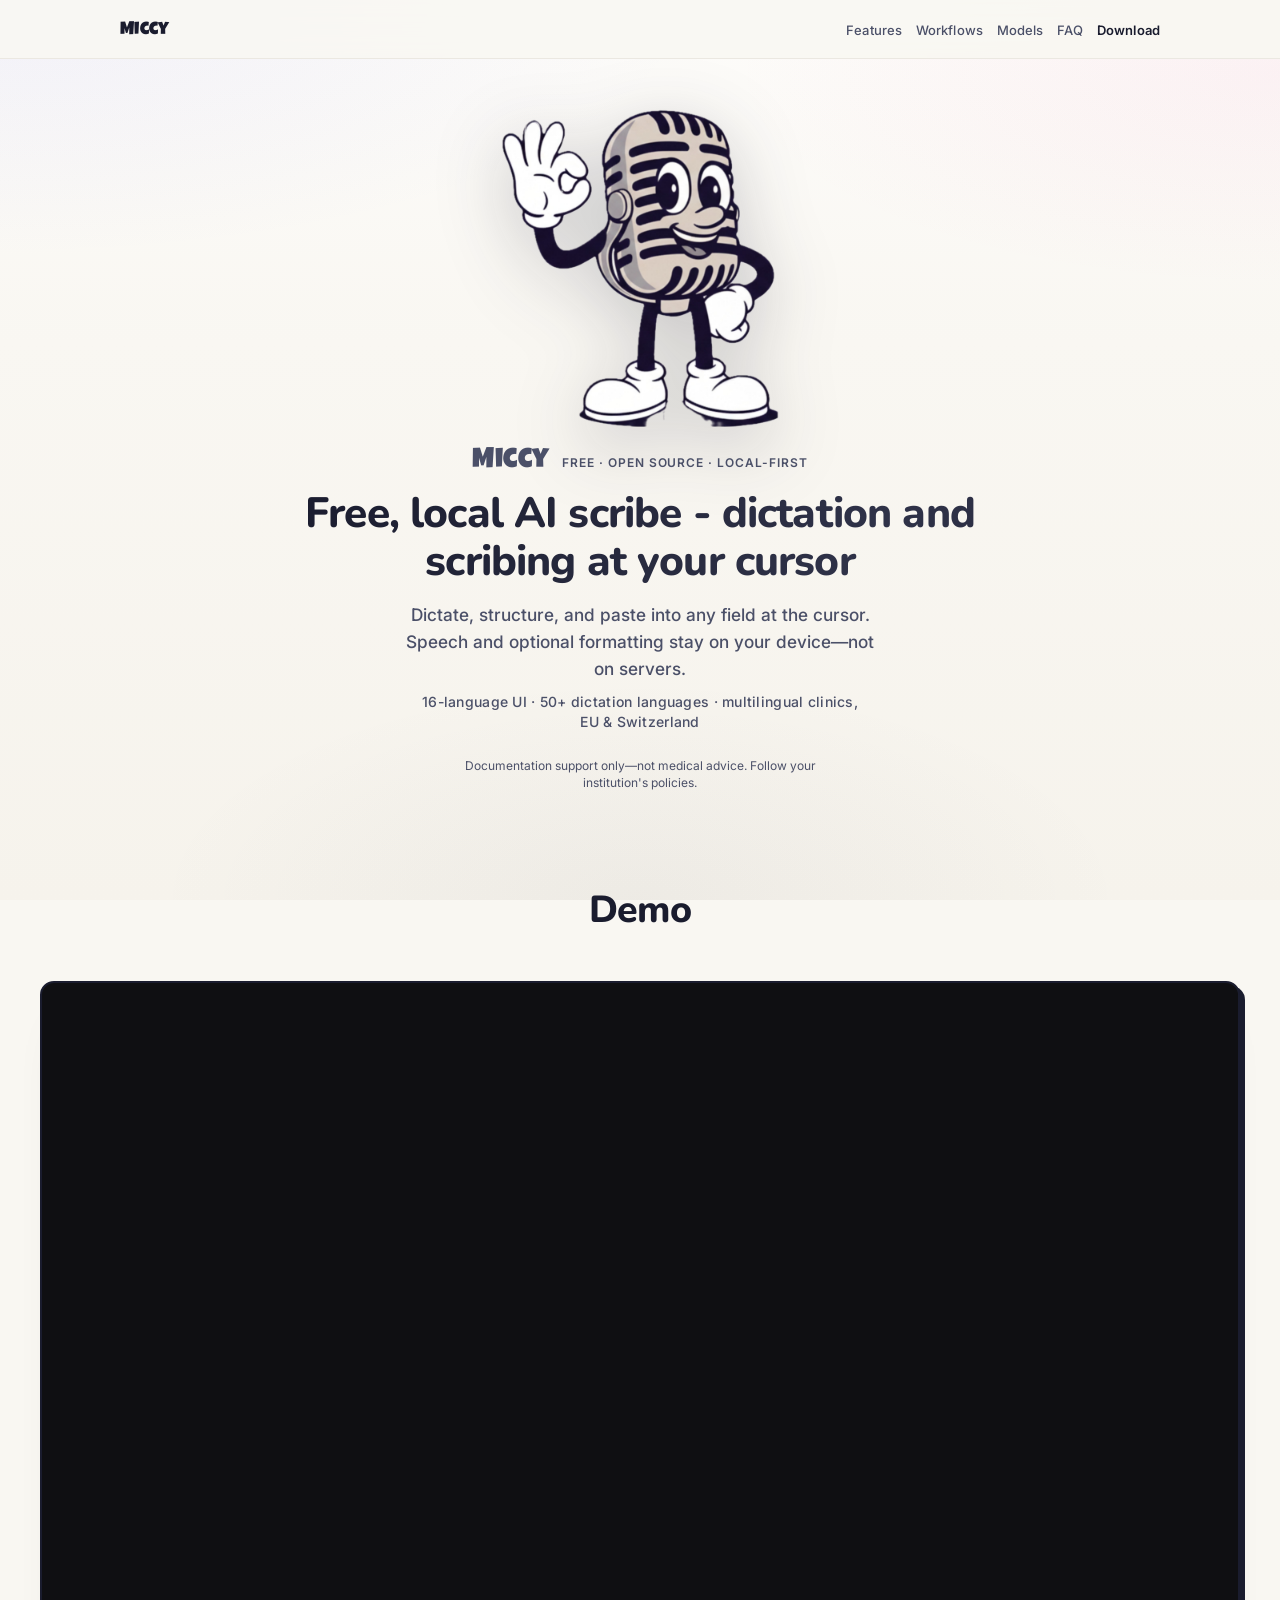
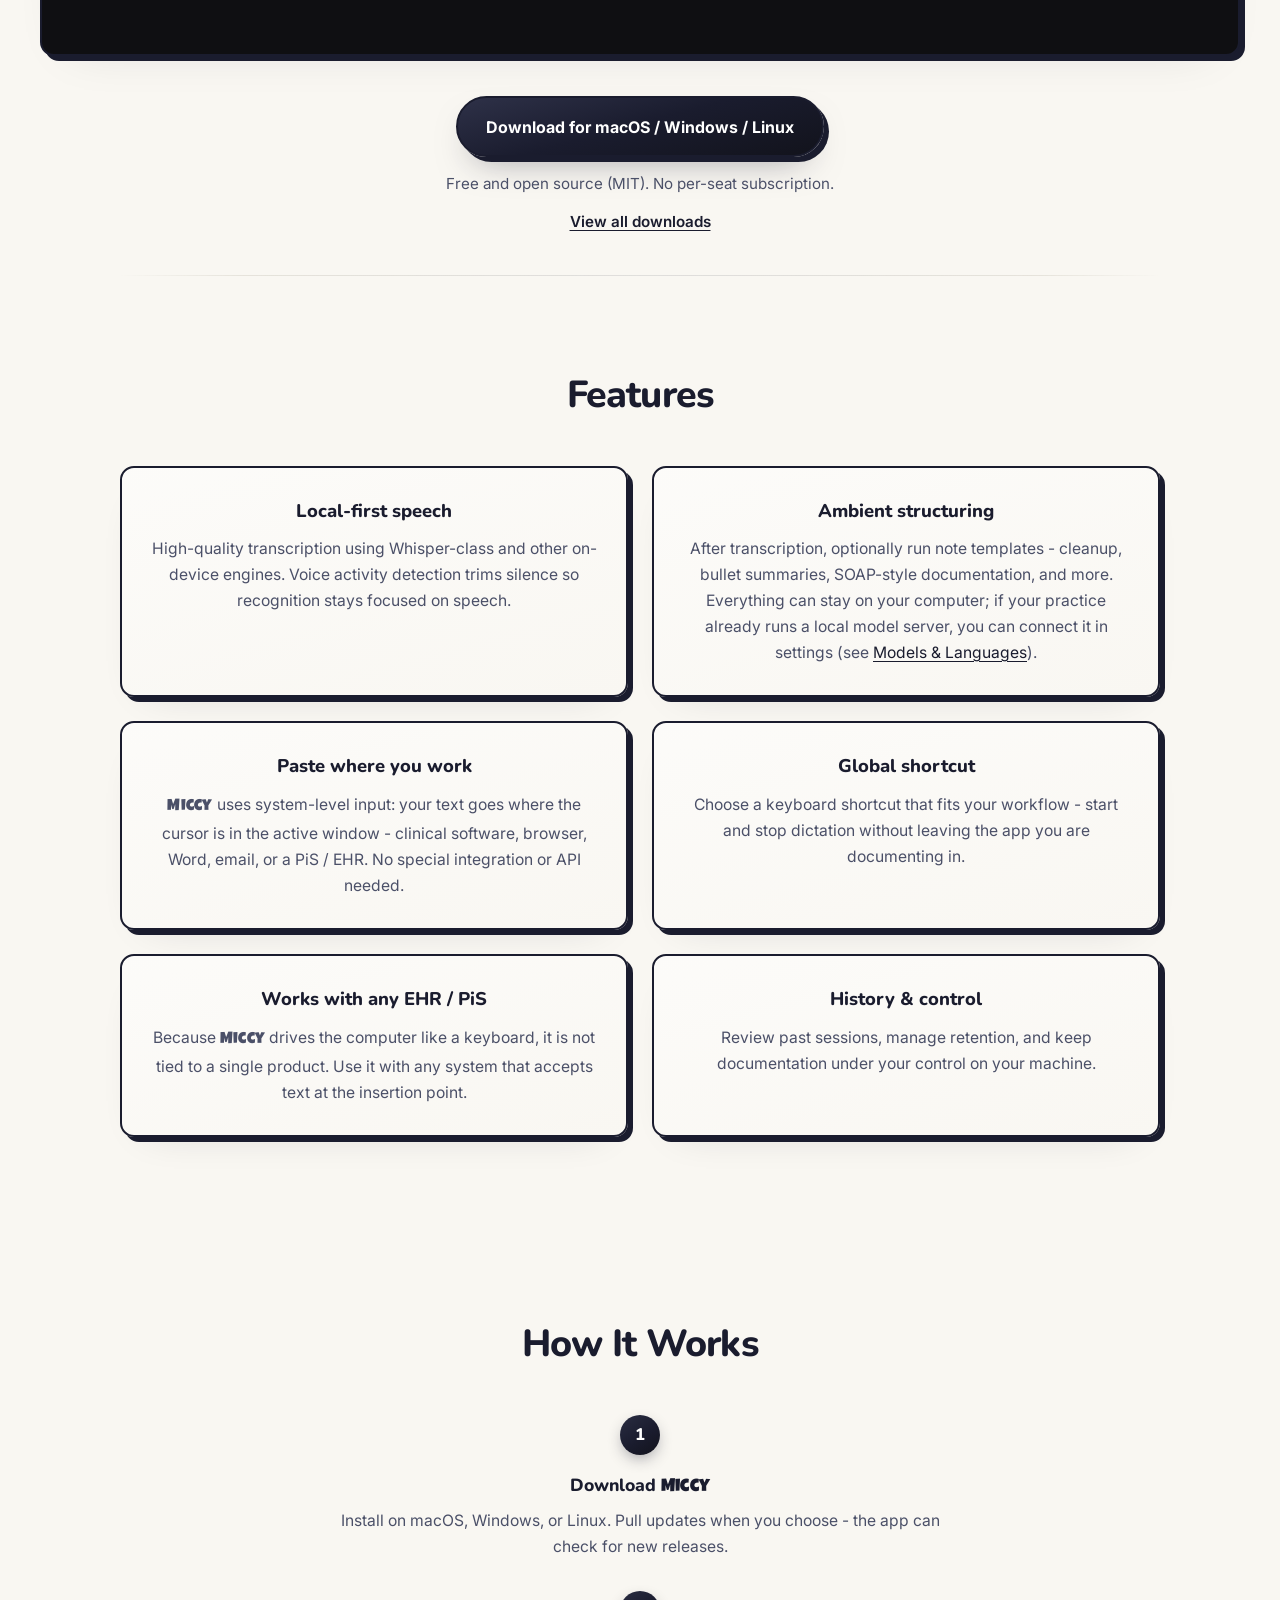
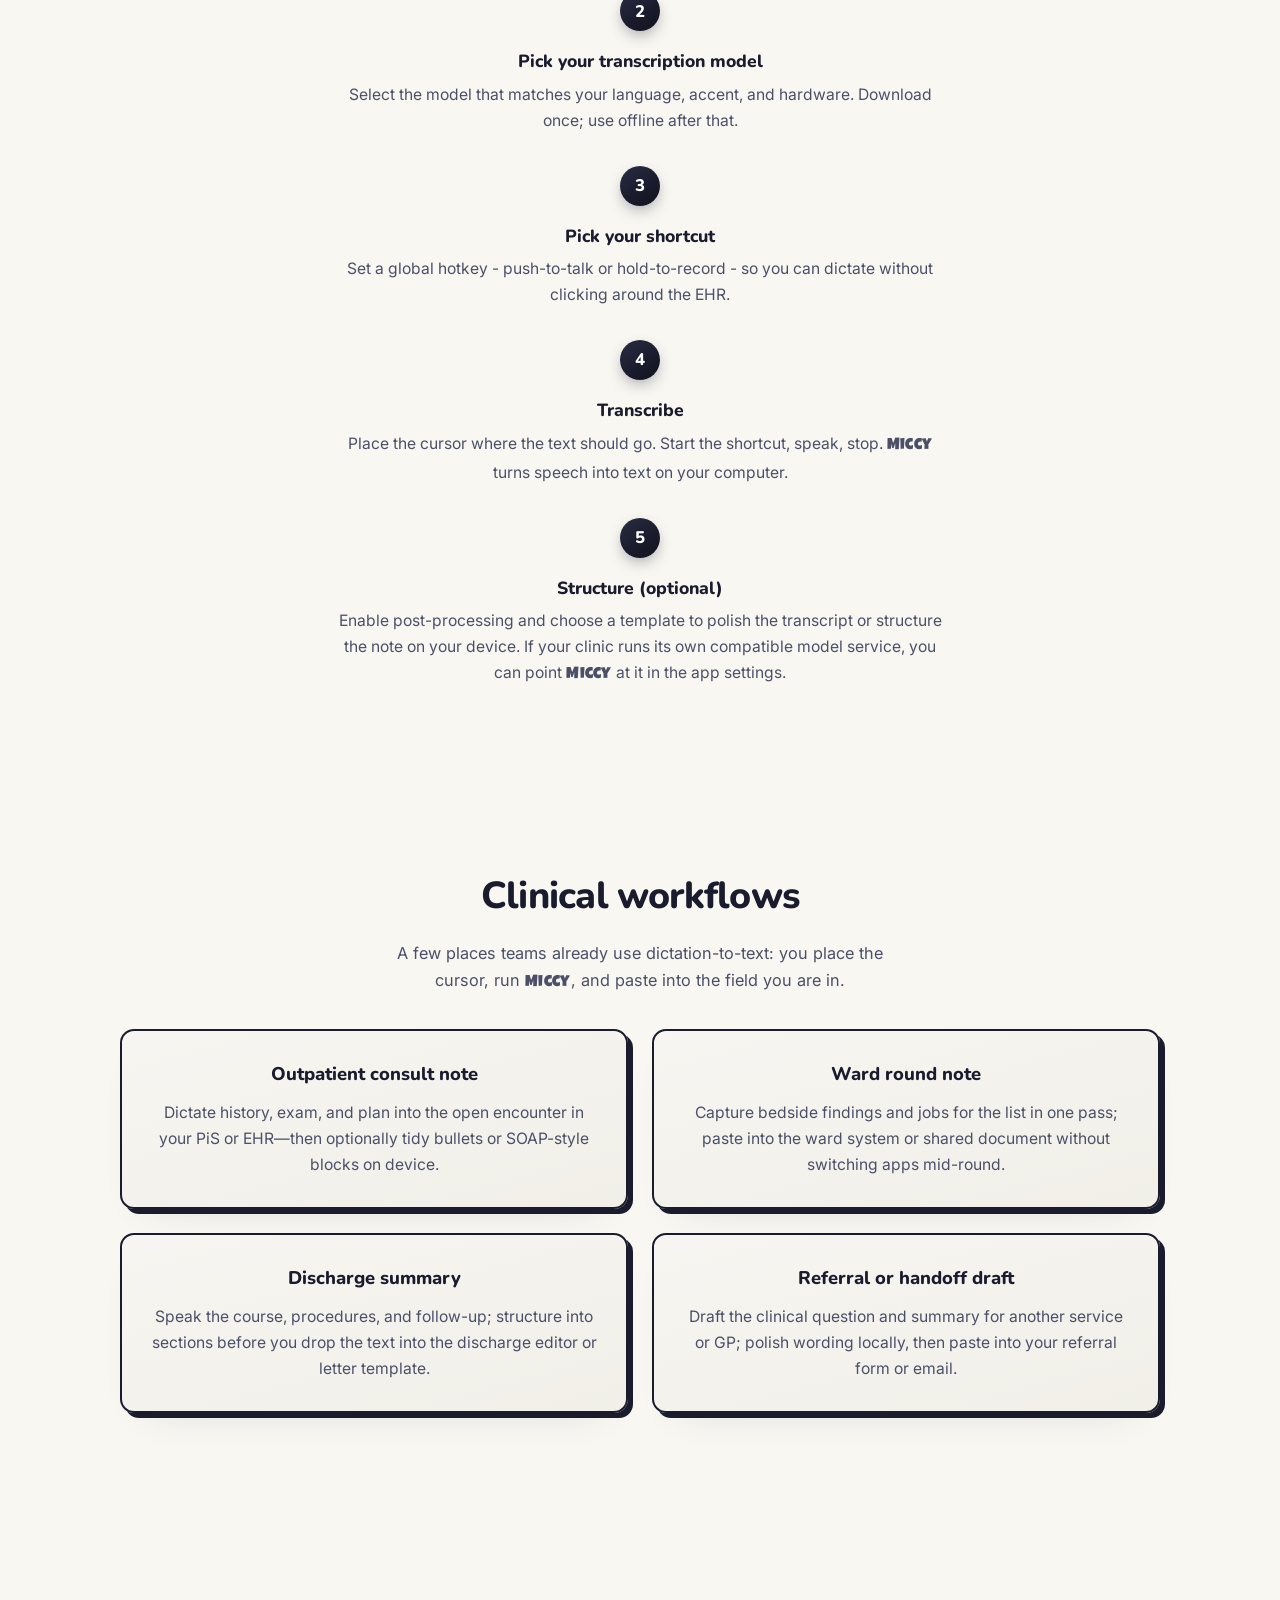
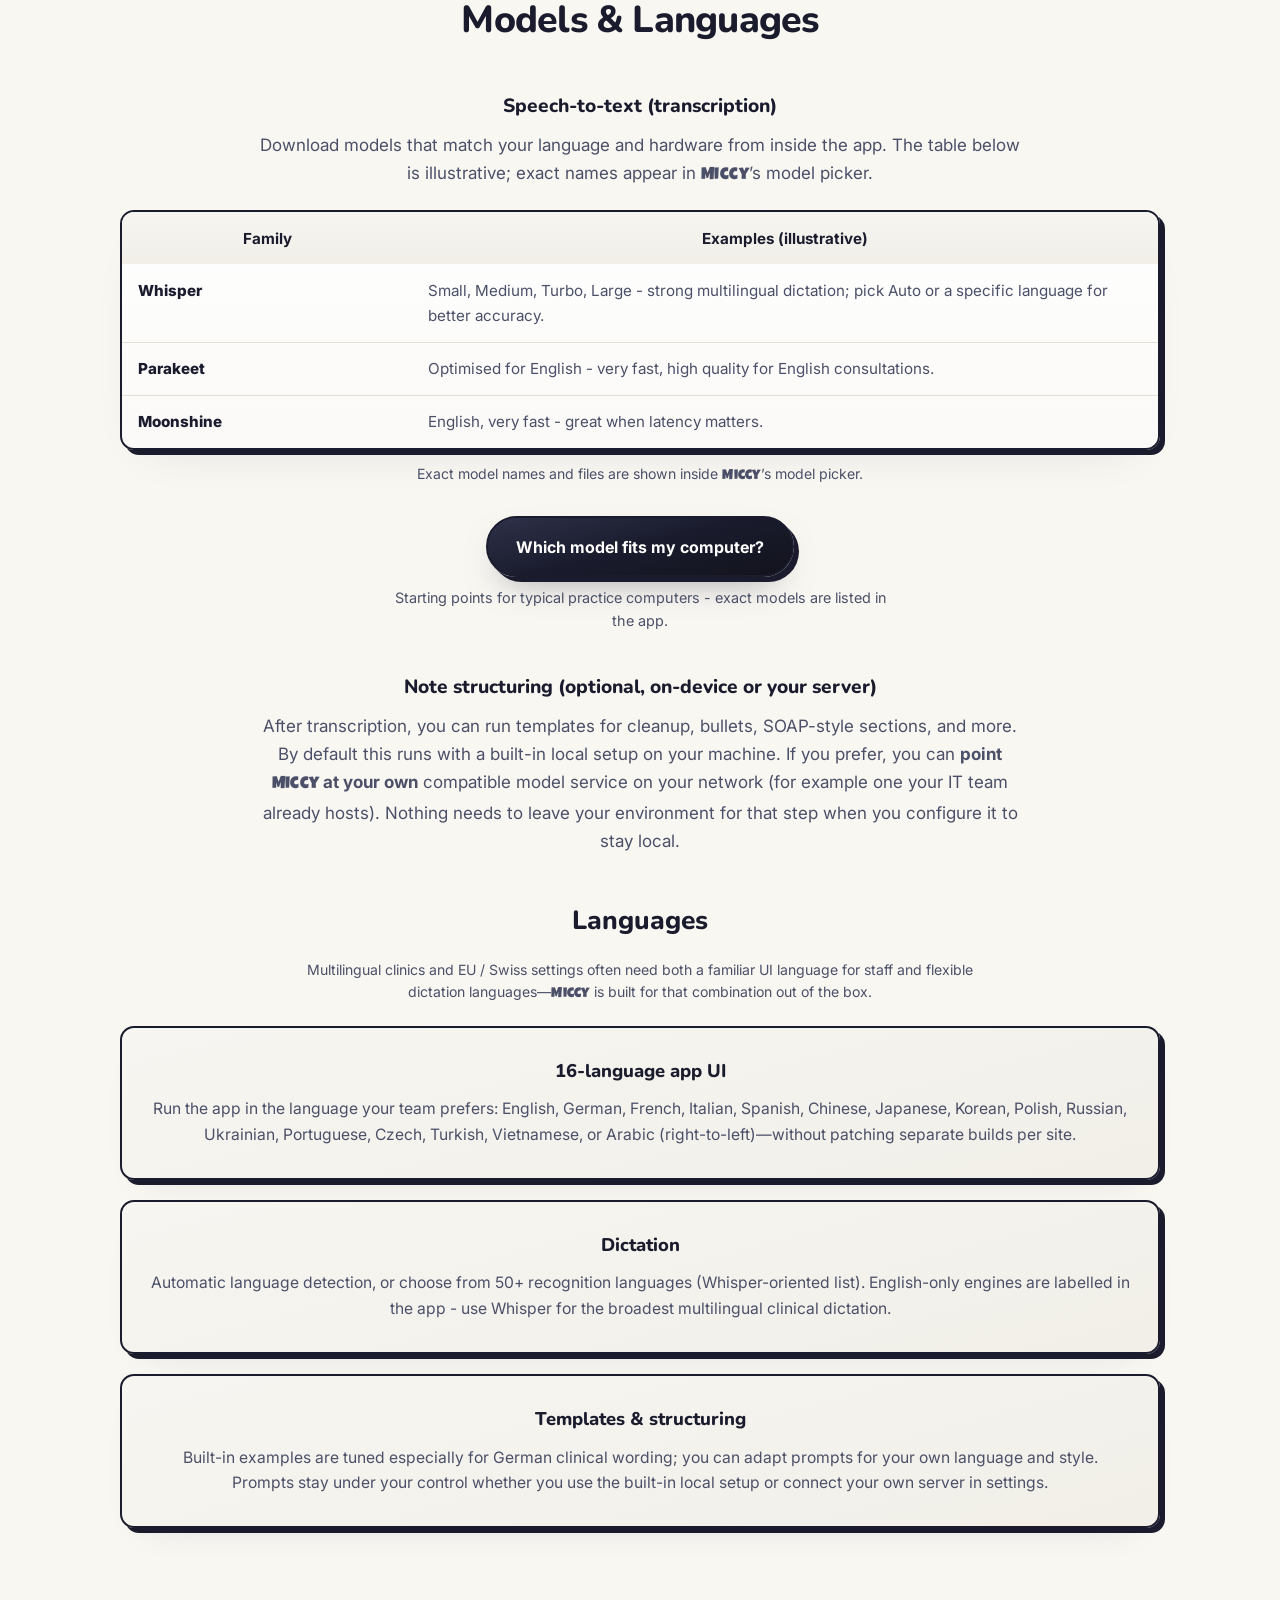
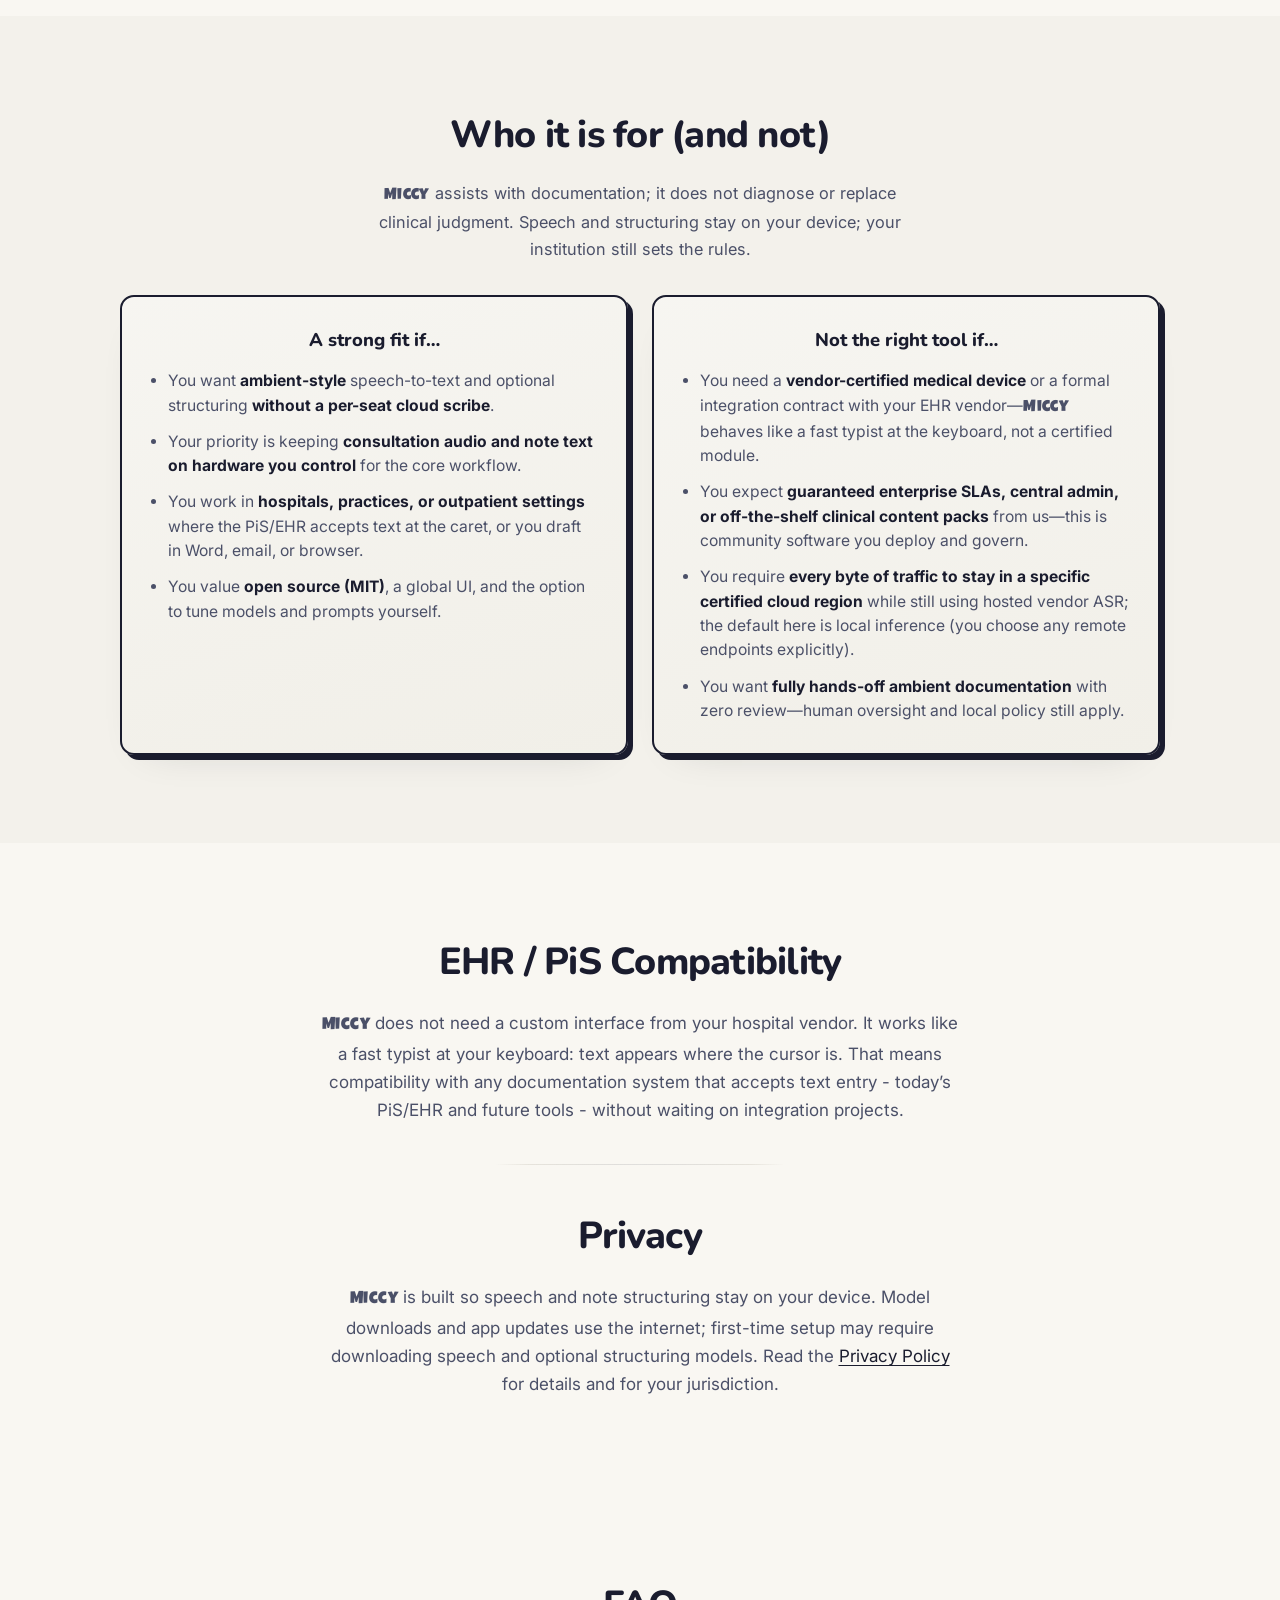
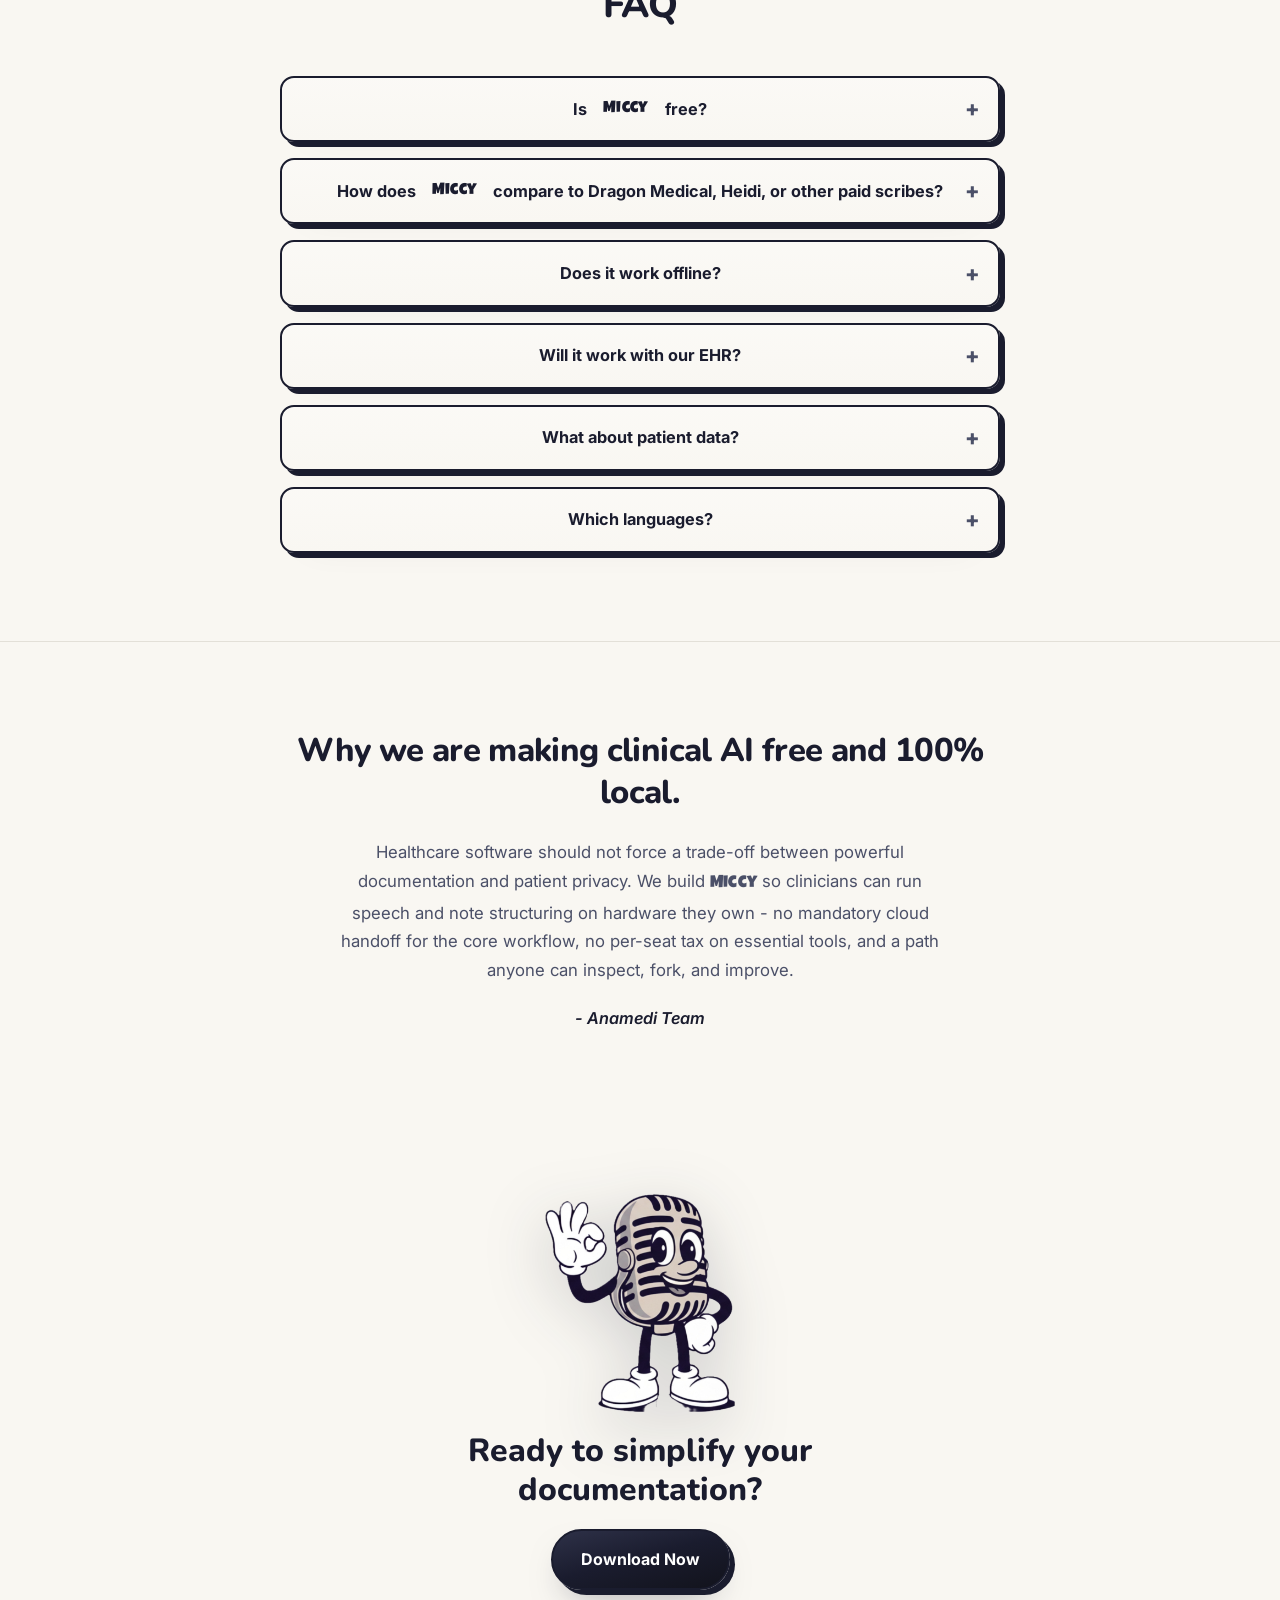
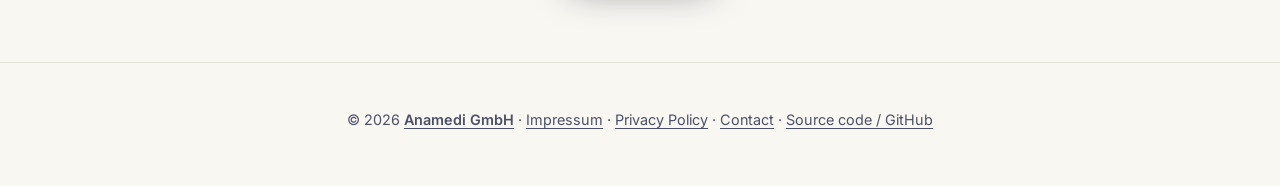
==== commit 55e95783: "finalized the landingpage" ====
--- a/index.html
+++ b/index.html
@@ -7,7 +7,30 @@
       name="description"
       content="Miccy — free, open-source, 100% local ambient scribe for hospitals and doctors. macOS, Windows, Linux. App UI in 16 languages; speech models for 50+ languages."
     />
-    <title>Miccy - Local ambient scribe for clinicians</title>
+    <title>Miccy — Free, local AI scribe for dictation &amp; scribing</title>
+    <!-- If you deploy under a path (e.g. GitHub Pages /repo/), prefix og/twitter image URLs with that base. -->
+    <link rel="icon" href="assets/favicon.ico" sizes="any" type="image/x-icon" />
+    <link rel="apple-touch-icon" href="assets/mascot.png" />
+    <link rel="canonical" href="./" />
+    <meta name="theme-color" content="#f9f7f2" />
+    <meta name="author" content="Anamedi GmbH" />
+    <meta name="application-name" content="Miccy" />
+    <meta property="og:type" content="website" />
+    <meta property="og:site_name" content="Miccy" />
+    <meta property="og:title" content="Miccy — Free, local AI scribe for dictation &amp; scribing" />
+    <meta
+      property="og:description"
+      content="Miccy — free, open-source, 100% local ambient scribe for hospitals and doctors. macOS, Windows, Linux. App UI in 16 languages; speech models for 50+ languages."
+    />
+    <meta property="og:image" content="assets/miccy-mascot.png" />
+    <meta property="og:image:alt" content="Miccy mascot: a friendly vintage-style microphone character" />
+    <meta name="twitter:card" content="summary_large_image" />
+    <meta name="twitter:title" content="Miccy — Free, local AI scribe for dictation &amp; scribing" />
+    <meta
+      name="twitter:description"
+      content="Miccy — free, open-source, 100% local ambient scribe for hospitals and doctors. macOS, Windows, Linux. App UI in 16 languages; speech models for 50+ languages."
+    />
+    <meta name="twitter:image" content="assets/miccy-mascot.png" />
     <link rel="preconnect" href="https://fonts.googleapis.com" />
     <link rel="preconnect" href="https://fonts.gstatic.com" crossorigin />
     <link
@@ -72,11 +95,11 @@
             <span class="hero__kicker-meta">Free · open source · local-first</span>
           </p>
           <h1 id="hero-heading" class="hero__title">
-            Ambient scribe for hospitals and doctors
+            Free, local AI scribe - dictation and scribing at your cursor
           </h1>
           <p class="hero__lead">
-            Dictate, structure, and paste into any field at the cursor. For the default
-            workflow, speech and optional formatting stay on your device—not our servers.
+            Dictate, structure, and paste into any field at the cursor. Speech and
+            optional formatting stay on your device—not on servers.
           </p>
           <p class="hero__sub">
             16-language UI · 50+ dictation languages · multilingual clinics, EU &amp; Switzerland
@@ -88,26 +111,17 @@
       </section>
 
       <section id="demo" class="section section--tight demo-section" aria-labelledby="demo-heading">
-        <div class="container container--download">
+        <div class="container container--demo">
           <h2 id="demo-heading" class="section__title">Demo</h2>
-          <p class="demo-section__intro">Demo coming soon.</p>
-          <!--
-            Replace the placeholder with your player, e.g.:
-            <video controls playsinline poster="assets/demo-poster.jpg" width="1280" height="720">
-              <source src="https://your-cdn.com/miccy-demo.mp4" type="video/mp4" />
-            </video>
-            Or: <iframe title="Miccy demo" src="https://www.youtube-nocookie.com/embed/VIDEO_ID" loading="lazy" allowfullscreen></iframe>
-          -->
-          <div
-            class="video-placeholder"
-            role="img"
-            aria-label="Demo video placeholder - add your embed or file here"
-          >
-            <div class="video-placeholder__frame">
-              <span class="video-placeholder__play" aria-hidden="true"></span>
-              <p class="video-placeholder__title">Demo video</p>
-              <p class="video-placeholder__hint">Video will appear here.</p>
-            </div>
+          <div class="demo-section__video">
+            <iframe
+              title="Miccy product demo"
+              src="https://player.vimeo.com/video/1184099830"
+              loading="lazy"
+              allow="autoplay; fullscreen; picture-in-picture; clipboard-write"
+              allowfullscreen
+              referrerpolicy="strict-origin-when-cross-origin"
+            ></iframe>
           </div>
         </div>
       </section>
@@ -238,8 +252,8 @@
                 <h3 class="steps__title">Structure (optional)</h3>
                 <p>
                   Enable post-processing and choose a template to polish the
-                  transcript or structure the note - on your device by default. If
-                  your clinic runs its own compatible model service, you can point
+                  transcript or structure the note on your device. If your clinic
+                  runs its own compatible model service, you can point
                   <span class="brand">Miccy</span> at it in the app settings.
                 </p>
               </div>
@@ -395,7 +409,7 @@
               <p class="card__text">
                 Built-in examples are tuned especially for German clinical
                 wording; you can adapt prompts for your own language and style.
-                Prompts stay under your control whether you use the default local
+                Prompts stay under your control whether you use the built-in local
                 setup or connect your own server in settings.
               </p>
             </article>
@@ -412,8 +426,8 @@
           <h2 id="who-heading" class="section__title">Who it is for (and not)</h2>
           <p class="section__intro section__intro--narrow">
             <span class="brand">Miccy</span> assists with documentation; it does not diagnose or replace
-            clinical judgment. Local processing is the default, but your institution
-            still sets the rules.
+            clinical judgment. Speech and structuring stay on your device; your
+            institution still sets the rules.
           </p>
           <div class="grid grid--2 who-grid">
             <article class="card card--soft who-grid__card">
@@ -484,10 +498,9 @@
             Privacy
           </h2>
           <p class="centered-prose">
-            <span class="brand">Miccy</span> is built so speech and note structuring can stay on your
-            device for the default local workflow. Model downloads and app updates
-            use the internet; first-time setup may require downloading speech and
-            optional structuring models. Read the
+            <span class="brand">Miccy</span> is built so speech and note structuring stay on your
+            device. Model downloads and app updates use the internet; first-time setup
+            may require downloading speech and optional structuring models. Read the
             <a href="privacy/" class="inline-link">Privacy Policy</a> for details and
             for your jurisdiction.
           </p>
@@ -522,9 +535,9 @@
                   vendors) usually charge subscription fees and run your audio
                   through vendor infrastructure. <span class="brand">Miccy</span> targets teams and
                   individuals who want a <strong>free, MIT-licensed</strong> path
-                  with <strong>local processing</strong> for the default workflow
-                  - you trade vendor-managed polish for control, transparency, and
-                  no per-seat bill. Product names above are trademarks of their
+                  with <strong>local processing on your machine</strong>—you trade
+                  vendor-managed polish for control, transparency, and no per-seat
+                  bill. Product names above are trademarks of their
                   respective owners.
                 </p>
               </div>
@@ -553,10 +566,9 @@
               <summary class="faq__summary">What about patient data?</summary>
               <div class="faq__panel">
                 <p>
-                  For the default local workflow, audio and transcripts are
-                  processed on your machine. Your organisation’s policies and
-                  logging tools still apply - treat workstations like any other
-                  clinical endpoint.
+                  Audio and transcripts are processed on your machine. Your
+                  organisation’s policies and logging tools still apply—treat
+                  workstations like any other clinical endpoint.
                 </p>
               </div>
             </details>
--- a/styles.css
+++ b/styles.css
@@ -1238,6 +1238,10 @@
   }
 }
 
+.container--demo {
+  width: min(100% - 2.5rem, 1200px);
+}
+
 .container--download {
   width: min(100% - 2.5rem, 720px);
   margin-inline: auto;
@@ -1405,15 +1409,6 @@
   margin-top: 1rem;
 }
 
-.demo-section__intro {
-  max-width: 36rem;
-  margin: 0 auto 1.5rem;
-  font-size: 0.98rem;
-  line-height: 1.6;
-  text-align: center;
-  color: var(--ink-muted);
-}
-
 .download-page__title {
   margin: 0 0 1rem;
   font-family: var(--font-display);
@@ -1453,6 +1448,93 @@
   padding: 0.1em 0.3em;
   border-radius: 4px;
   background: color-mix(in srgb, var(--ink) 6%, transparent);
+}
+
+.download-page__tutorial-lead {
+  margin: 0 auto 1.1rem;
+  max-width: 40rem;
+  font-size: 0.95rem;
+  line-height: 1.55;
+  text-align: center;
+  color: var(--ink-muted);
+}
+
+.download-page__tutorial-accordion {
+  margin: 0;
+  border: 2px solid var(--ink);
+  border-radius: var(--radius-lg);
+  box-shadow: var(--shadow), 0 16px 40px -28px rgba(26, 28, 46, 0.35);
+  overflow: hidden;
+}
+
+.download-page__tutorial-summary {
+  list-style: none;
+  cursor: pointer;
+  display: flex;
+  align-items: center;
+  justify-content: space-between;
+  gap: 1rem;
+  padding: 1rem 1.15rem;
+  background: linear-gradient(
+    165deg,
+    #2e3148 0%,
+    var(--accent) 48%,
+    #12131c 100%
+  );
+  color: #fff;
+  font-weight: 700;
+  font-size: 1.02rem;
+  letter-spacing: 0.01em;
+  transition: filter 0.2s ease, box-shadow 0.2s ease;
+}
+
+.download-page__tutorial-summary::-webkit-details-marker {
+  display: none;
+}
+
+.download-page__tutorial-summary::-moz-list-marker {
+  display: none;
+}
+
+.download-page__tutorial-summary:hover {
+  filter: brightness(1.06);
+}
+
+.download-page__tutorial-summary:focus-visible {
+  outline: 2px solid #a5b4fc;
+  outline-offset: 2px;
+}
+
+.download-page__tutorial-summary-label {
+  flex: 1;
+  text-align: left;
+}
+
+.download-page__tutorial-summary-chevron {
+  flex-shrink: 0;
+  width: 0.55rem;
+  height: 0.55rem;
+  margin-top: 0.1rem;
+  border-right: 2.5px solid rgba(255, 255, 255, 0.92);
+  border-bottom: 2.5px solid rgba(255, 255, 255, 0.92);
+  transform: rotate(45deg);
+  transition: transform 0.3s var(--ease-spring);
+}
+
+.download-page__tutorial-accordion[open] .download-page__tutorial-summary-chevron {
+  margin-top: 0.28rem;
+  transform: rotate(225deg);
+}
+
+.download-page__tutorial-panel {
+  padding: 1.15rem 1.15rem 1.35rem;
+  border-top: 1px solid var(--line);
+  background: var(--bg-elevated);
+}
+
+.download-page__section-intro--flush {
+  margin-top: 0;
+  margin-bottom: 1.25rem;
 }
 
 .video-placeholder {
@@ -1519,6 +1601,35 @@
   max-width: 28ch;
 }
 
+.download-page__video,
+.demo-section__video {
+  position: relative;
+  width: 100%;
+  margin: 0;
+  aspect-ratio: 16 / 9;
+  border-radius: var(--radius-lg);
+  border: 2px solid var(--ink);
+  box-shadow: var(--shadow), 0 20px 48px -32px rgba(26, 28, 46, 0.15);
+  overflow: hidden;
+  background: #0f0f12;
+}
+
+.download-page__video iframe,
+.demo-section__video iframe {
+  position: absolute;
+  inset: 0;
+  width: 100%;
+  height: 100%;
+  border: 0;
+}
+
+.download-page__video-caption {
+  margin: 0.85rem 0 0;
+  font-size: 0.92rem;
+  color: var(--ink-muted);
+  text-align: center;
+}
+
 .unsigned-notice {
   text-align: left;
 }
@@ -1563,10 +1674,17 @@
   gap: 1rem;
 }
 
+.download-buttons--quad {
+  grid-template-columns: repeat(4, minmax(0, 1fr));
+}
+
 @media (min-width: 640px) {
   .download-buttons {
-    grid-template-columns: repeat(3, minmax(0, 1fr));
     gap: 1.25rem;
+  }
+
+  .download-buttons:not(.download-buttons--quad) {
+    grid-template-columns: repeat(2, minmax(0, 1fr));
   }
 }
 
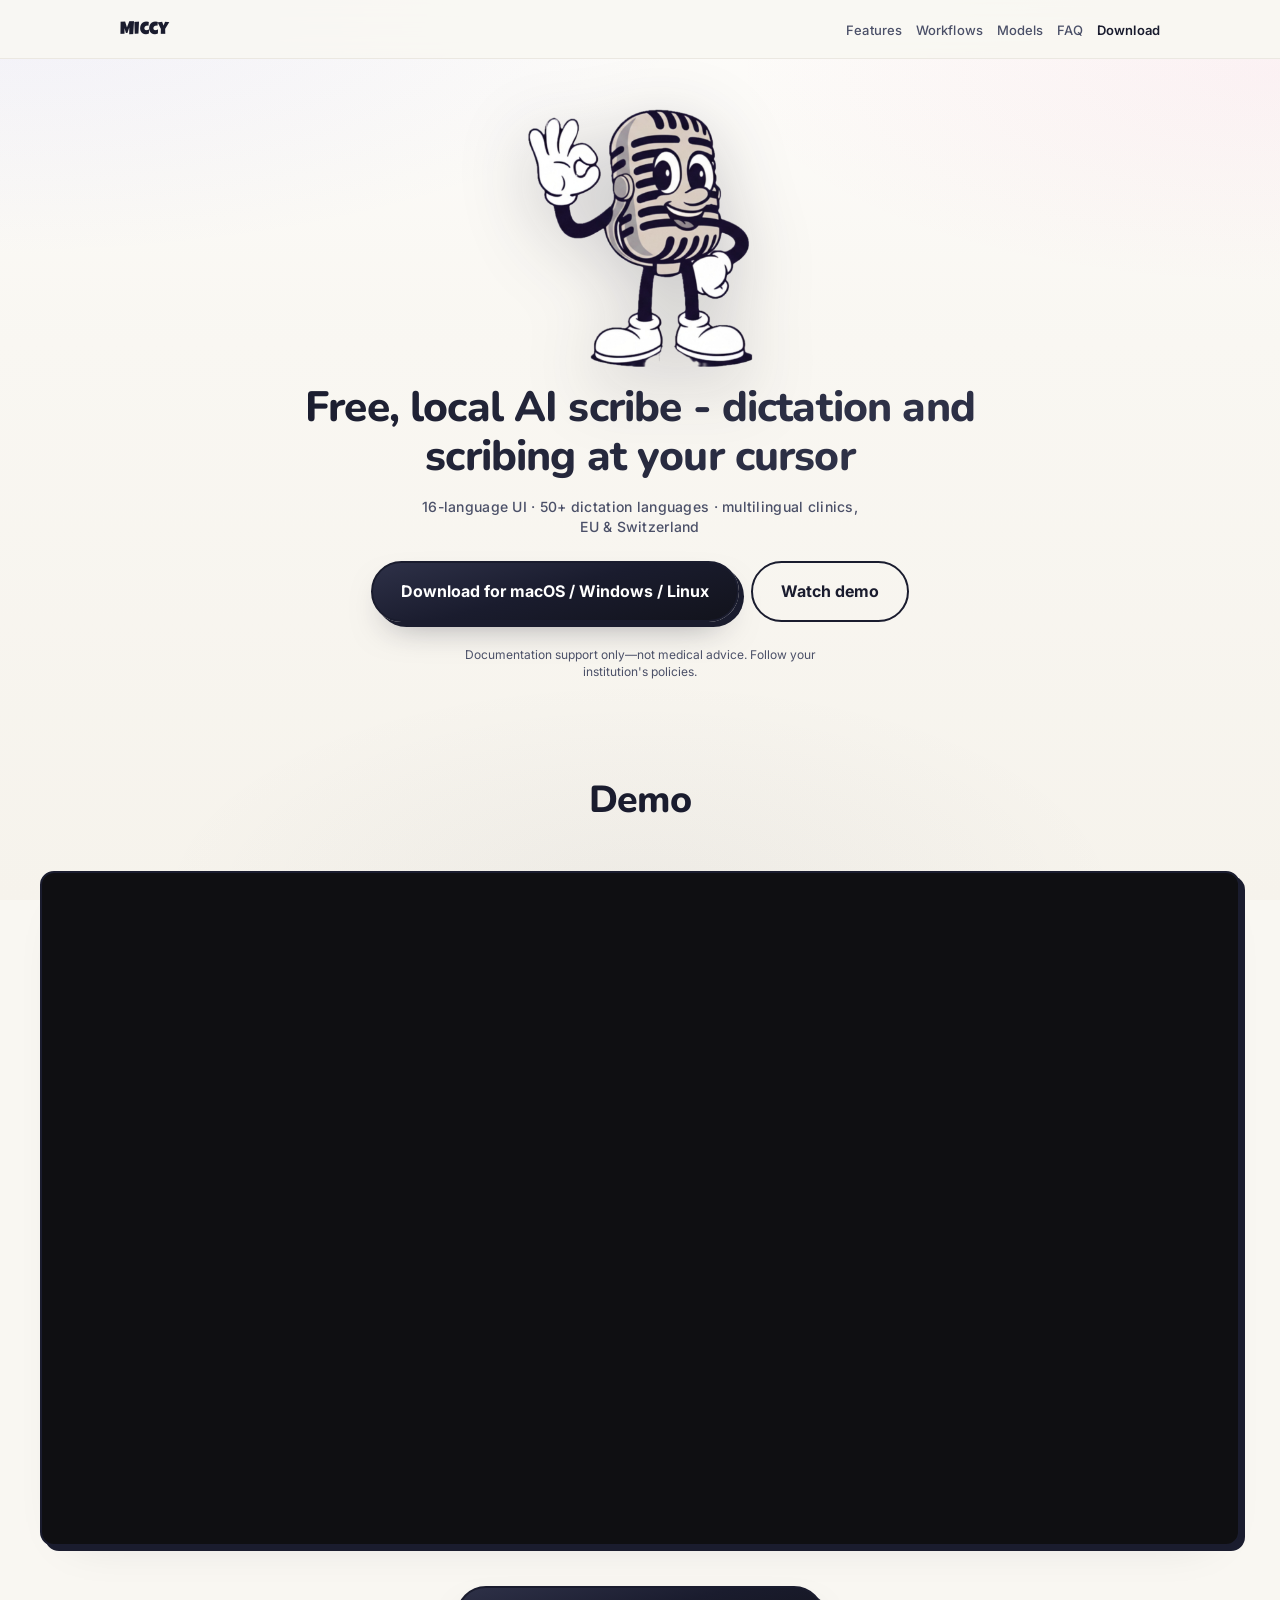
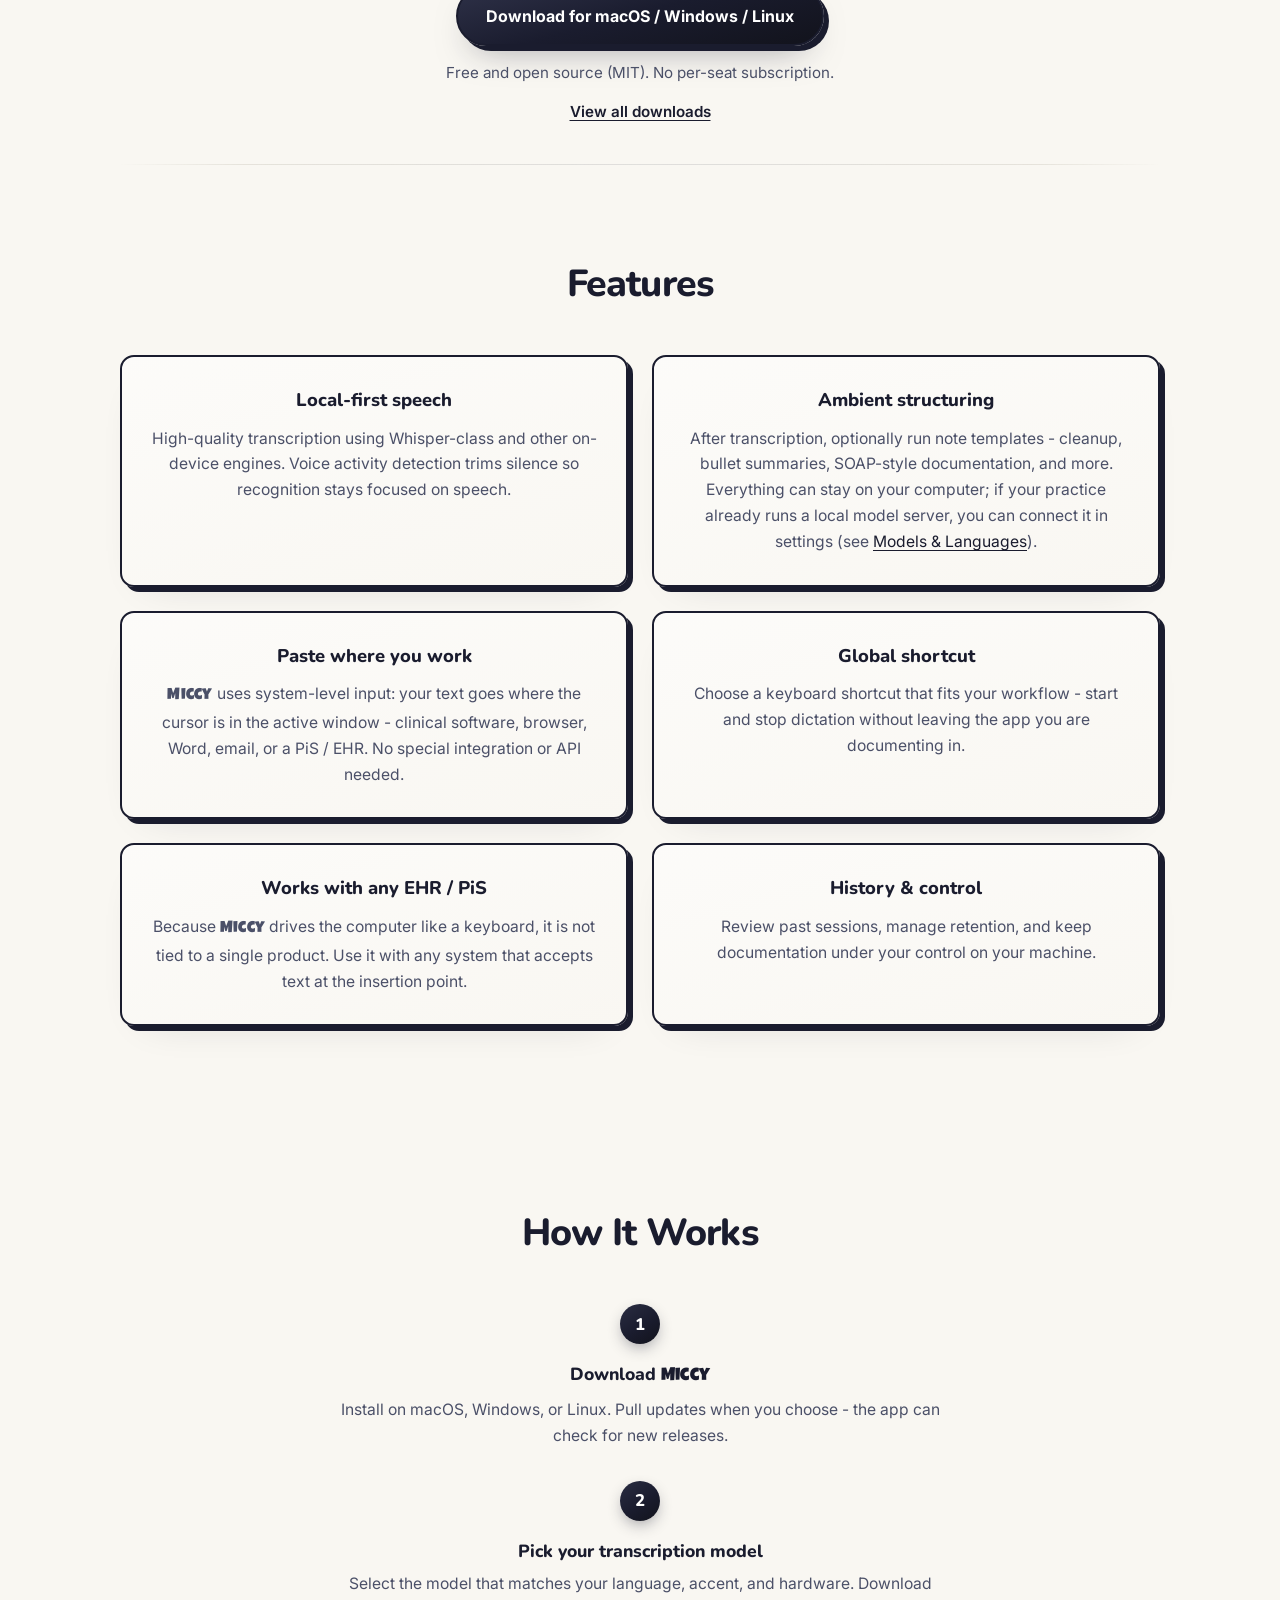
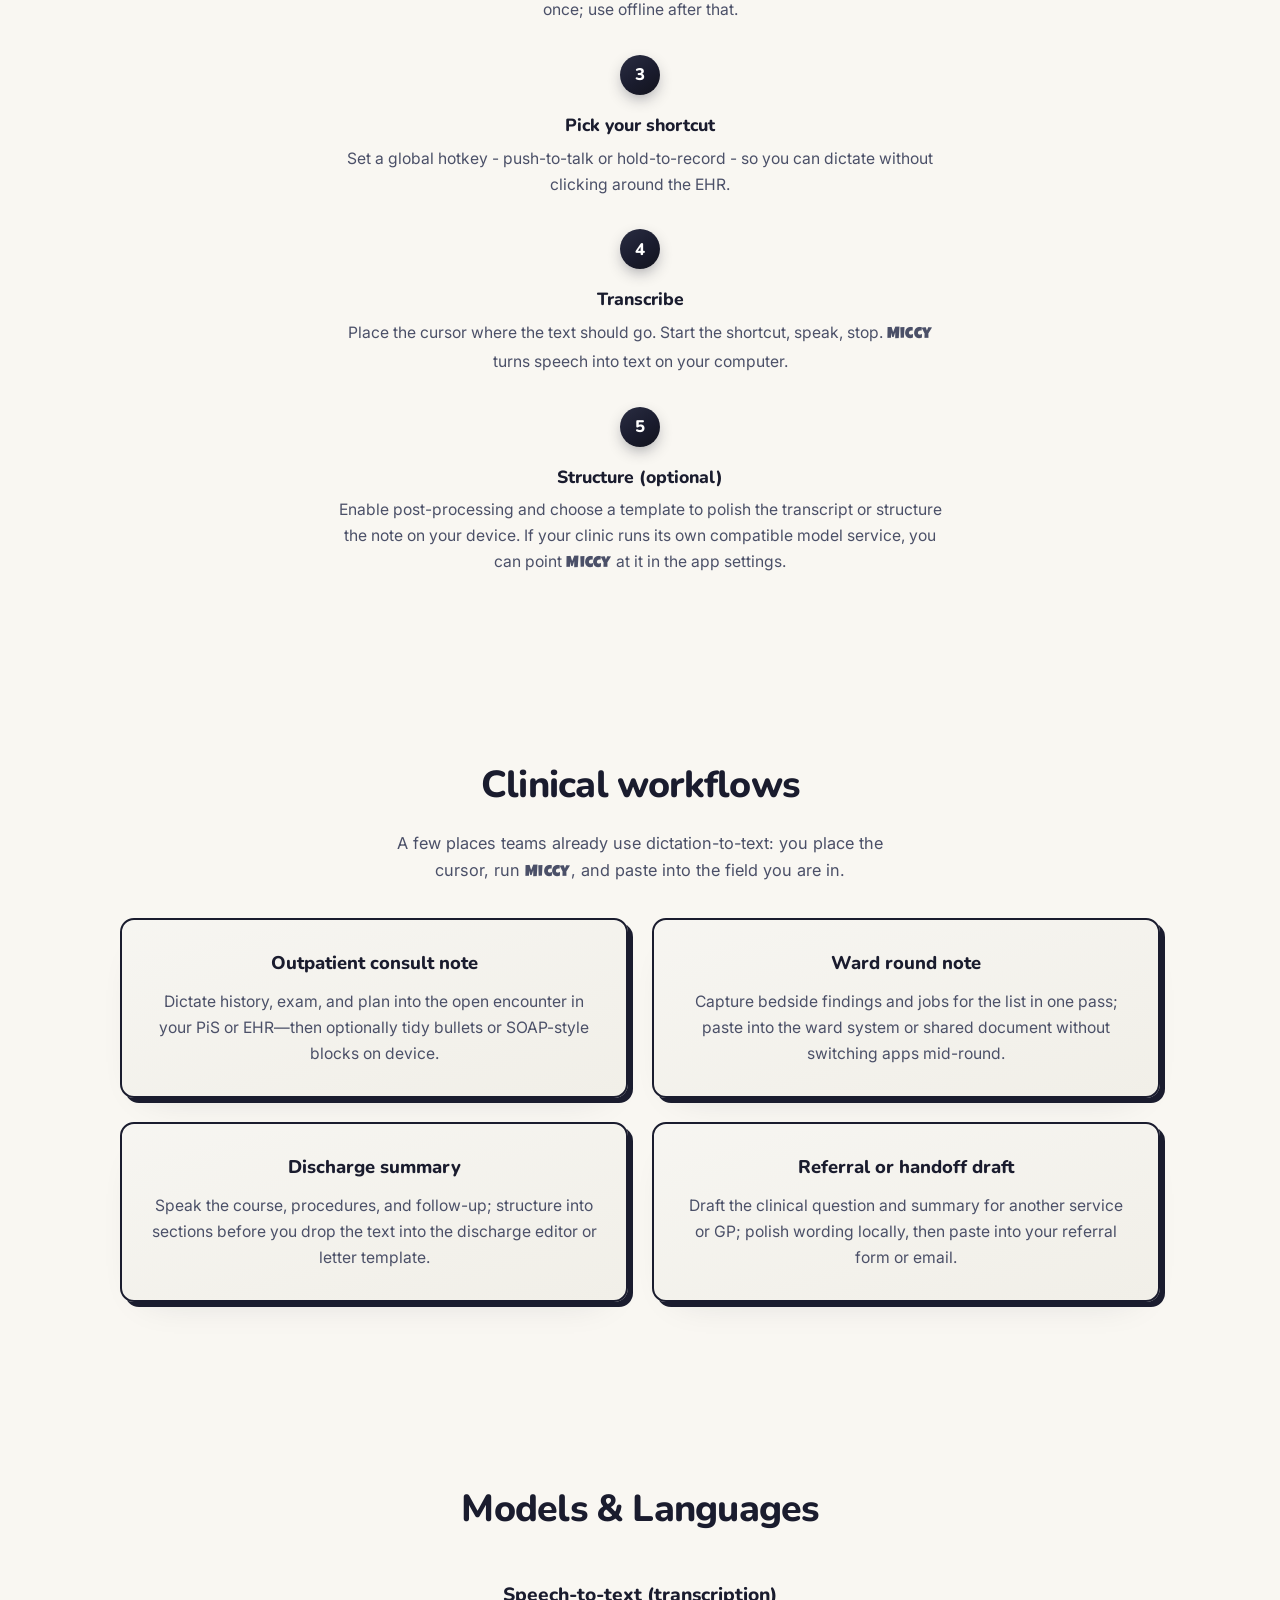
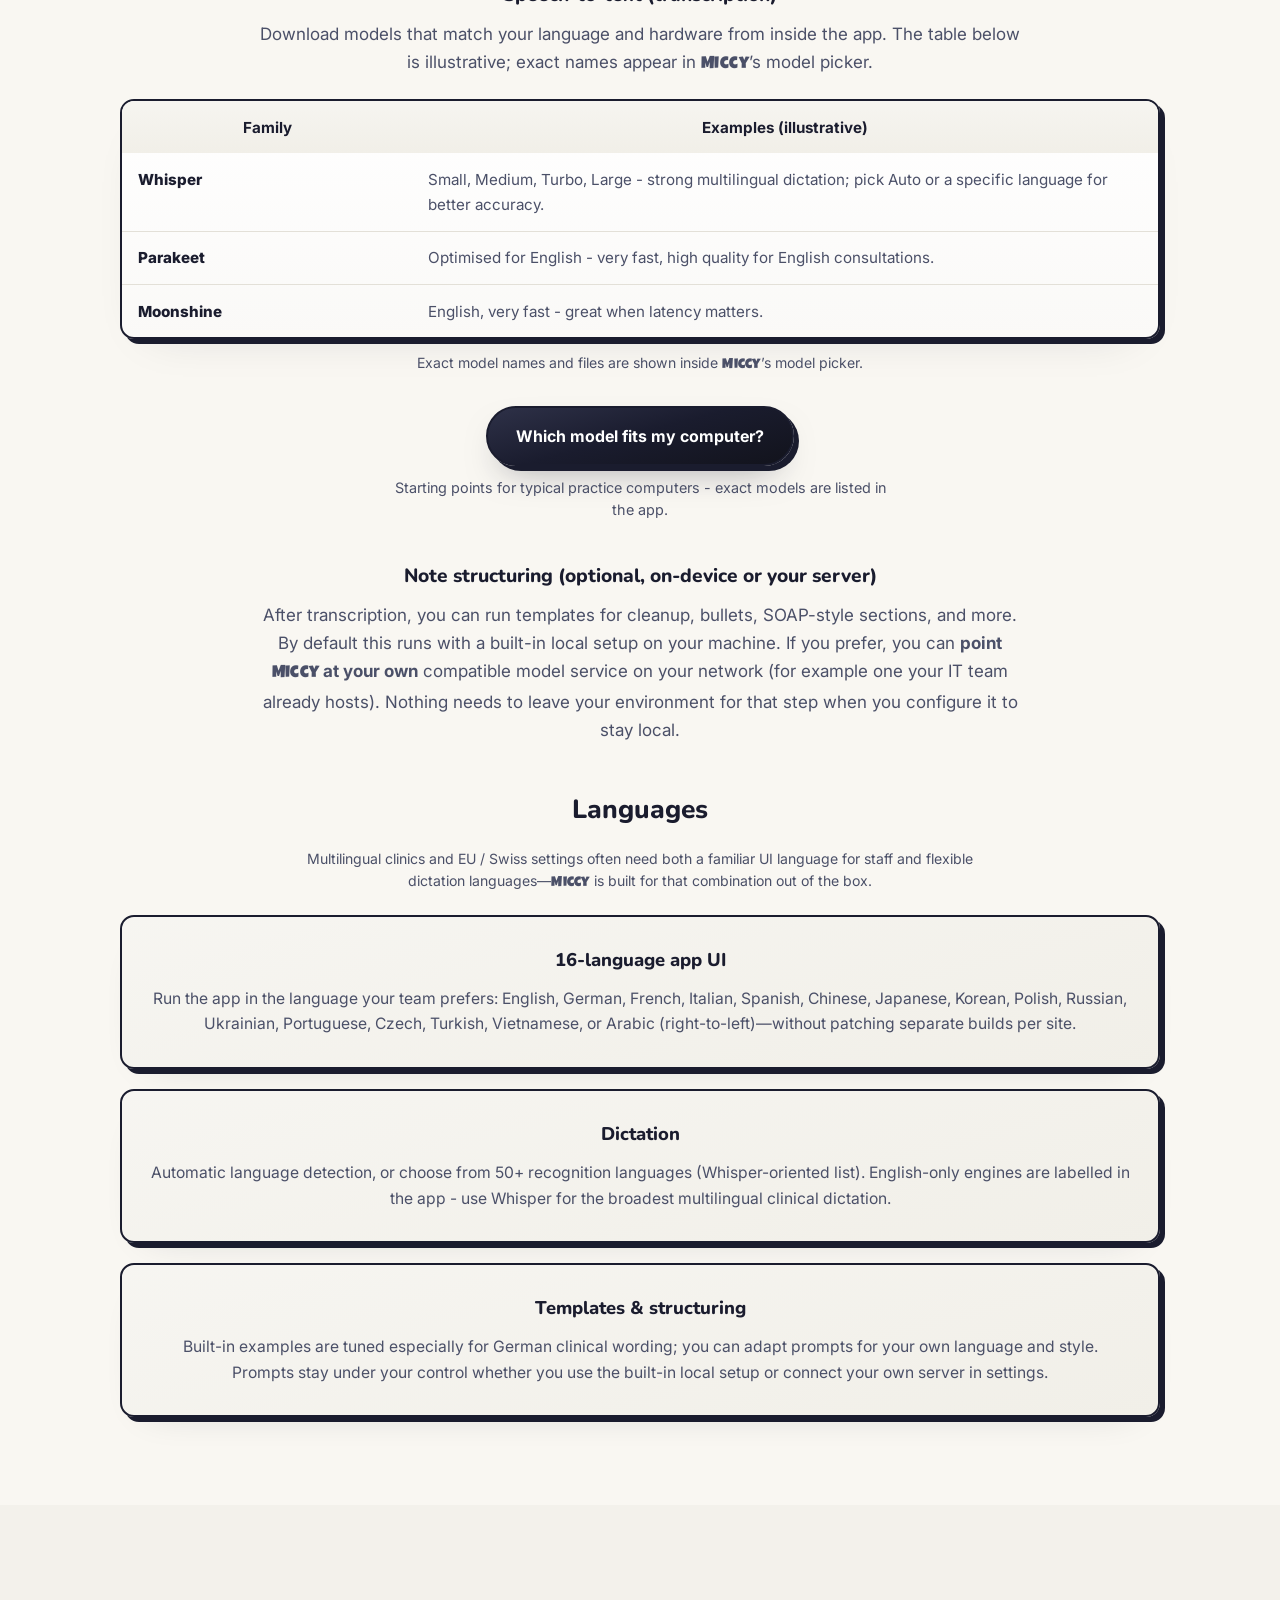
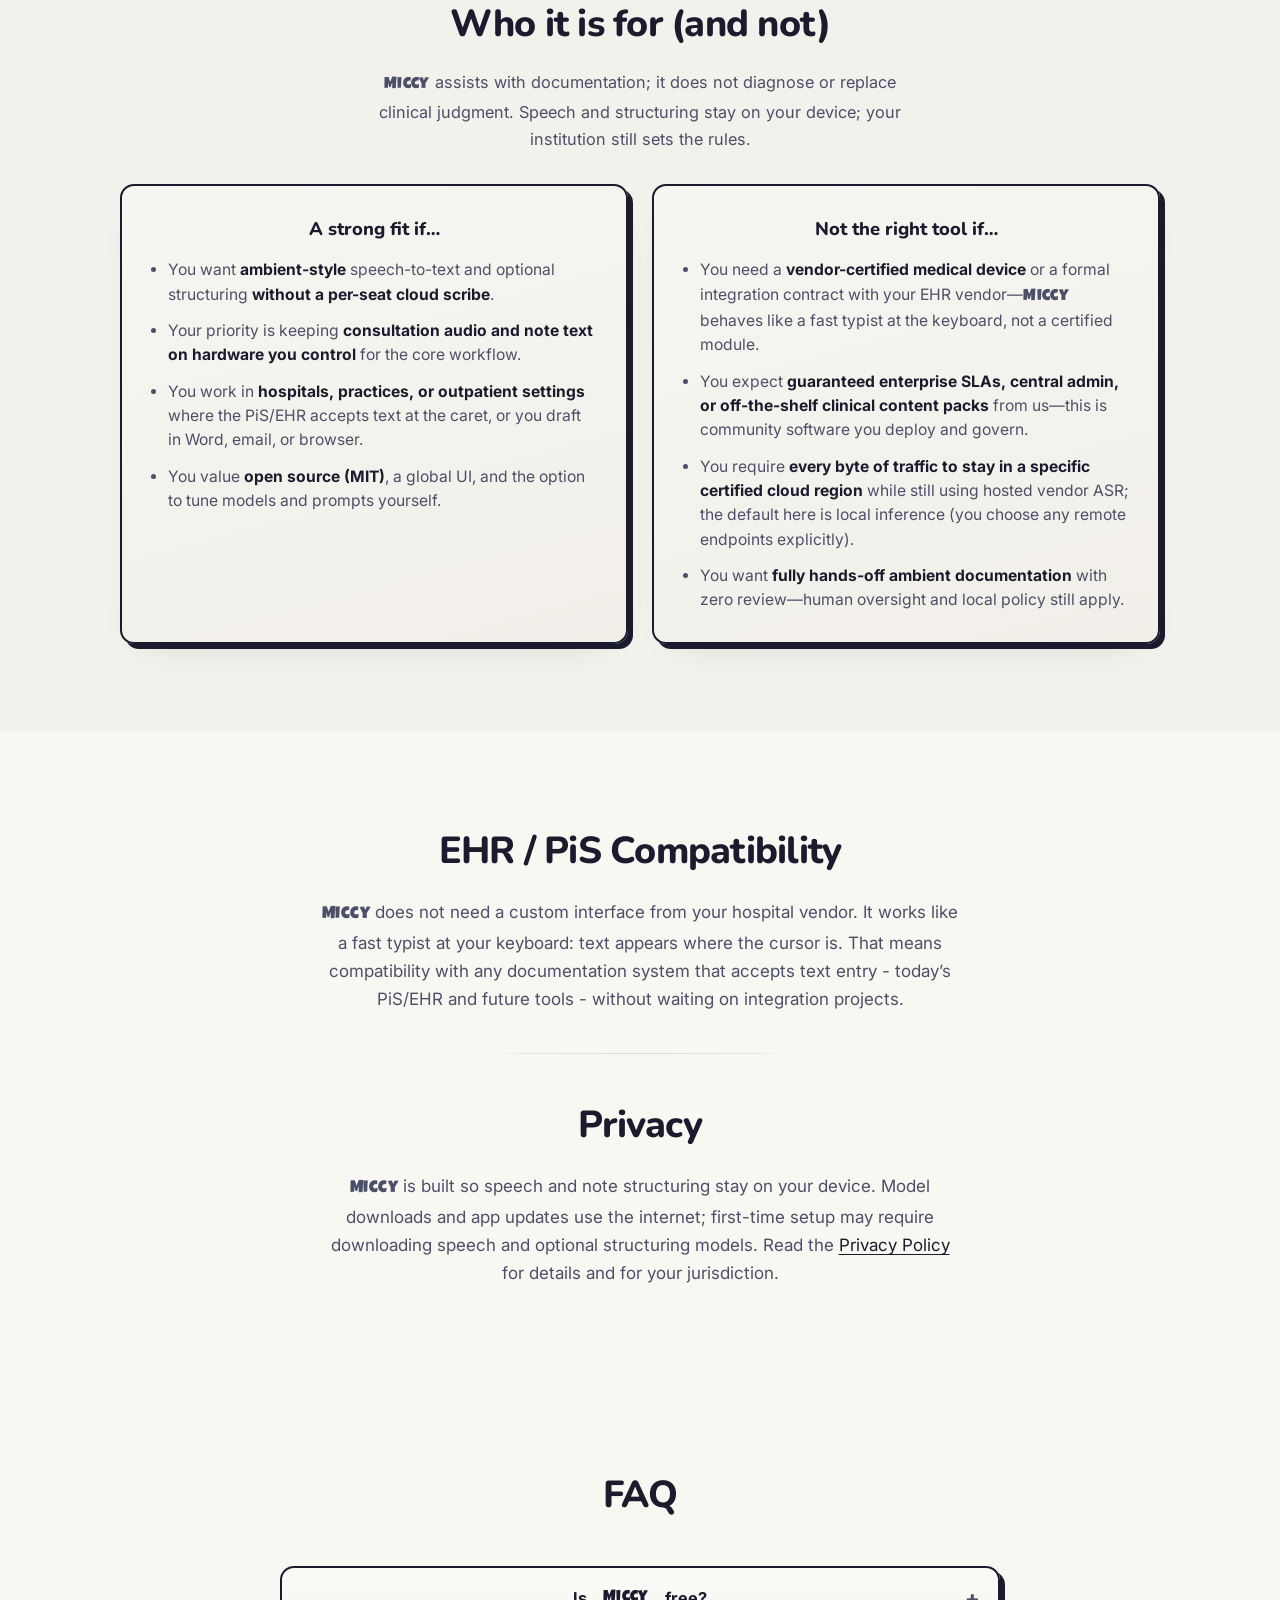
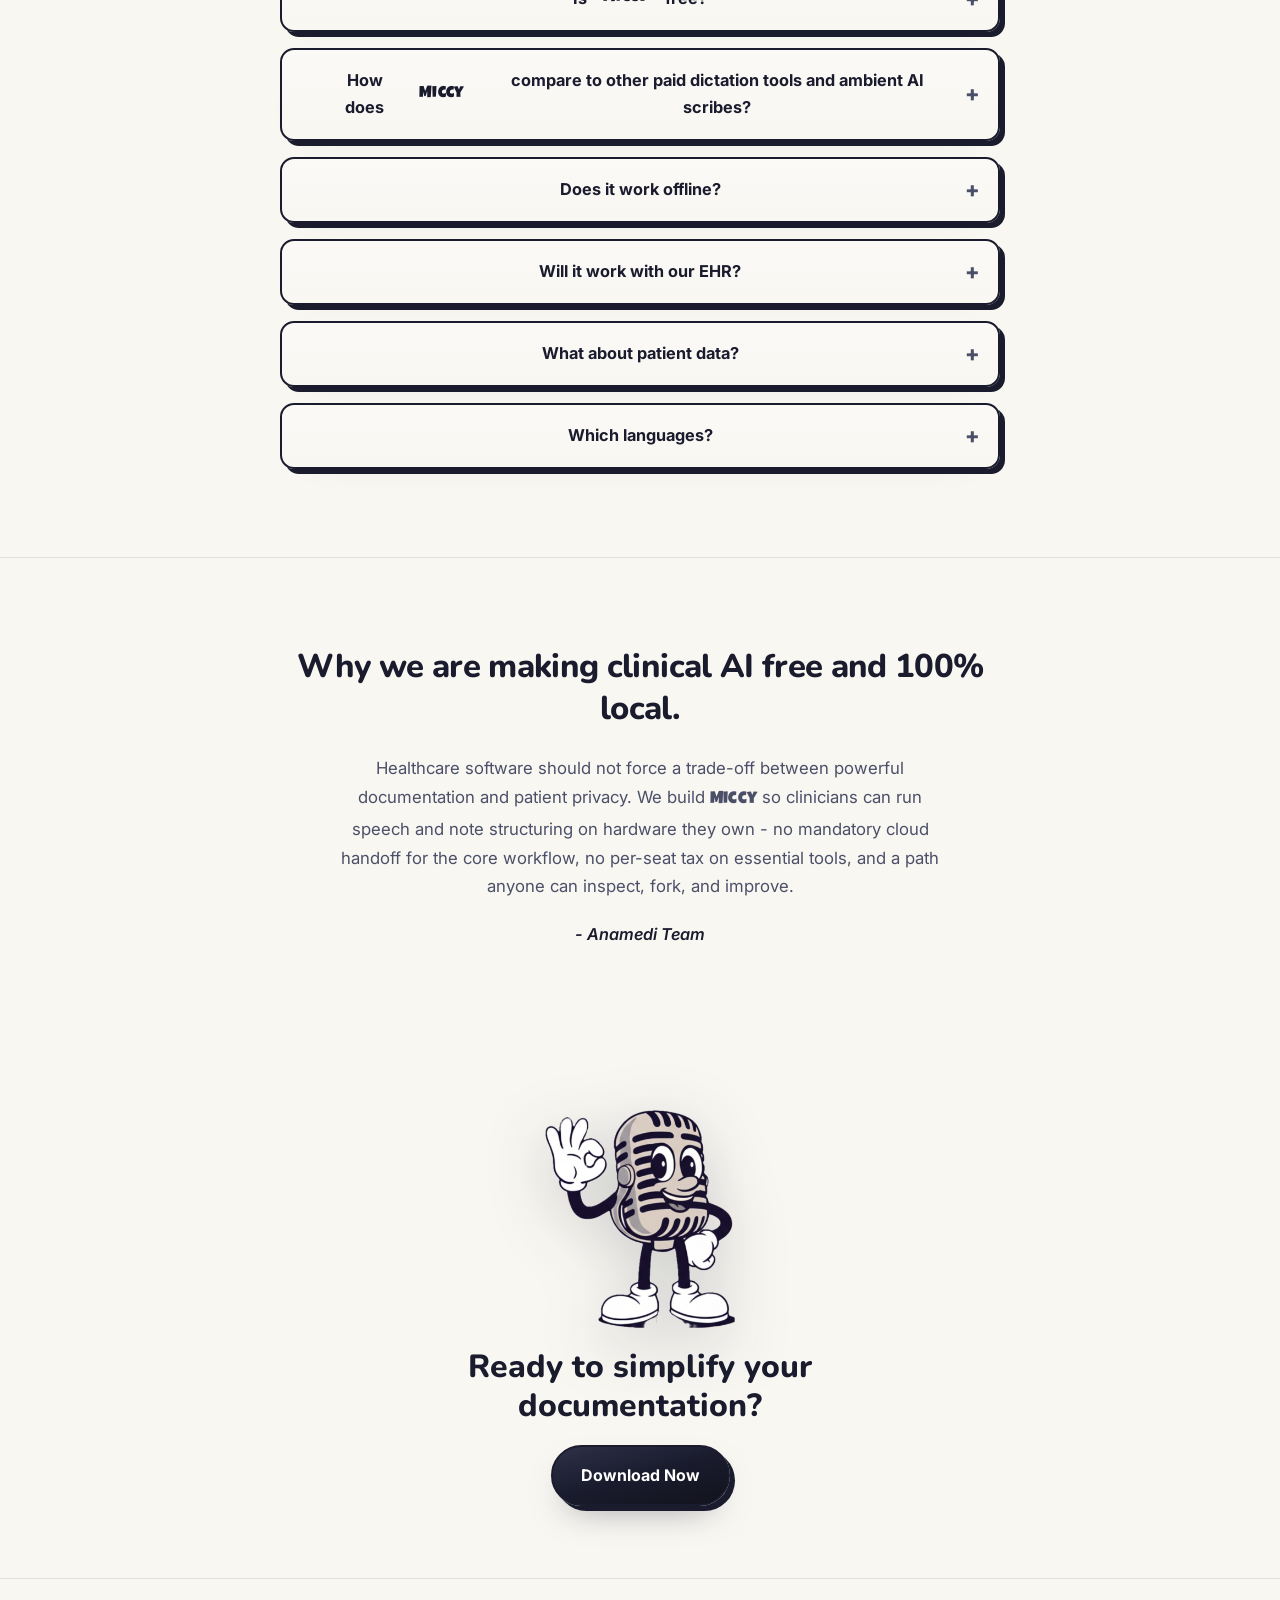
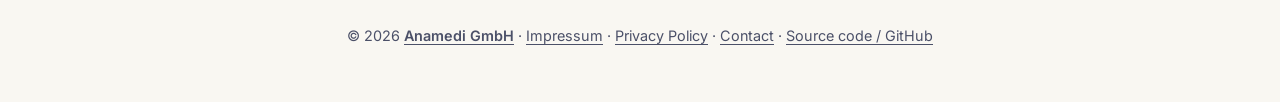
==== commit 2ae63748: "integrated rukshans feedback" ====
--- a/index.html
+++ b/index.html
@@ -89,21 +89,18 @@
               />
             </span>
           </figure>
-          
-          <p class="hero__kicker">
-            <span class="brand">Miccy</span>
-            <span class="hero__kicker-meta">Free · open source · local-first</span>
-          </p>
           <h1 id="hero-heading" class="hero__title">
             Free, local AI scribe - dictation and scribing at your cursor
           </h1>
-          <p class="hero__lead">
-            Dictate, structure, and paste into any field at the cursor. Speech and
-            optional formatting stay on your device—not on servers.
-          </p>
           <p class="hero__sub">
             16-language UI · 50+ dictation languages · multilingual clinics, EU &amp; Switzerland
           </p>
+          <div class="hero__actions">
+            <a class="btn btn--primary" href="download/"
+              >Download for macOS / Windows / Linux</a
+            >
+            <a class="btn btn--ghost" href="#demo">Watch demo</a>
+          </div>
           <p class="hero__disclaimer">
             Documentation support only—not medical advice. Follow your institution's policies.
           </p>
@@ -523,22 +520,19 @@
             </details>
             <details class="faq__item">
               <summary class="faq__summary">
-                How does <span class="brand">Miccy</span> compare to Dragon Medical, Heidi, or other paid
-                scribes?
+                How does <span class="brand">Miccy</span> compare to other paid dictation tools and ambient AI scribes?
               </summary>
               <div class="faq__panel">
                 <p>
-                  Products like <strong>Dragon Medical</strong> are established
-                  paid dictation solutions, often with enterprise licensing.
-                  Ambient AI scribes such as <strong>Heidi</strong> or
-                  <strong>Abridge</strong> (and similar offerings from other
-                  vendors) usually charge subscription fees and run your audio
-                  through vendor infrastructure. <span class="brand">Miccy</span> targets teams and
-                  individuals who want a <strong>free, MIT-licensed</strong> path
-                  with <strong>local processing on your machine</strong>—you trade
+                  Established <strong>paid medical dictation</strong> products are
+                  typically licensed per seat, often at enterprise scale. Modern
+                  <strong>ambient AI scribes</strong> usually charge a subscription
+                  and run your audio through vendor-managed cloud infrastructure.
+                  <span class="brand">Miccy</span> targets teams and individuals who want a
+                  <strong>free, MIT-licensed</strong> path with
+                  <strong>local processing on your machine</strong>—you trade
                   vendor-managed polish for control, transparency, and no per-seat
-                  bill. Product names above are trademarks of their
-                  respective owners.
+                  bill.
                 </p>
               </div>
             </details>
--- a/styles.css
+++ b/styles.css
@@ -337,8 +337,8 @@
 
 .hero__mascot {
   display: block;
-  width: min(320px, 88vw);
-  margin: 0 auto 1.25rem;
+  width: min(260px, 72vw);
+  margin: 0 auto 1rem;
   padding: 0;
   border: none;
   background: transparent;
@@ -538,7 +538,21 @@
 
 html.motion-ok .hero__disclaimer {
   animation: hero-rise 1s var(--ease-out) both;
-  animation-delay: 0.38s;
+  animation-delay: 0.44s;
+}
+
+.hero__actions {
+  display: flex;
+  flex-wrap: wrap;
+  justify-content: center;
+  align-items: center;
+  gap: 0.75rem;
+  margin: 1.5rem 0 0;
+}
+
+html.motion-ok .hero__actions {
+  animation: hero-rise 0.95s var(--ease-out) both;
+  animation-delay: 0.32s;
 }
 
 html.motion-ok .hero__mascot {
@@ -550,8 +564,10 @@
 }
 
 html.motion-ok .hero__mascot .mascot-bounce {
-  animation: mascot-bounce 2.75s var(--ease-spring) 0.9s infinite;
+  animation: mascot-bounce 3.6s ease-in-out 0.9s infinite;
   will-change: transform;
+  transform: translateZ(0);
+  backface-visibility: hidden;
 }
 
 html.motion-ok .final-cta__mascot img {
@@ -560,9 +576,11 @@
 }
 
 html.motion-ok .final-cta__mascot .mascot-bounce {
-  animation: mascot-bounce 2.75s var(--ease-spring) infinite;
-  animation-delay: -1.5s;
+  animation: mascot-bounce 3.6s ease-in-out infinite;
+  animation-delay: -1.8s;
   will-change: transform;
+  transform: translateZ(0);
+  backface-visibility: hidden;
 }
 
 .download-cta__inner {
@@ -618,6 +636,30 @@
   outline-offset: 3px;
 }
 
+.btn--ghost {
+  background: transparent;
+  color: var(--ink);
+  border: 2px solid var(--ink);
+  box-shadow: none;
+}
+
+.btn--ghost:hover,
+.btn--ghost:focus-visible {
+  transform: translate(-2px, -2px);
+  background: var(--bg-elevated);
+  box-shadow: var(--shadow);
+}
+
+.btn--ghost:active {
+  transform: translate(1px, 1px);
+  box-shadow: 4px 4px 0 #1a1c2e;
+}
+
+.btn--ghost:focus-visible {
+  outline: 2px solid #6366f1;
+  outline-offset: 3px;
+}
+
 .download-cta__note {
   margin: 0;
   font-size: 0.95rem;
@@ -1208,22 +1250,10 @@
 @keyframes mascot-bounce {
   0%,
   100% {
-    transform: translateY(0);
-  }
-  18% {
-    transform: translateY(-11px);
-  }
-  32% {
-    transform: translateY(-3px);
-  }
-  48% {
-    transform: translateY(-8px);
-  }
-  62% {
-    transform: translateY(-1px);
-  }
-  78% {
-    transform: translateY(-5px);
+    transform: translate3d(0, 0, 0);
+  }
+  50% {
+    transform: translate3d(0, -10px, 0);
   }
 }
 
